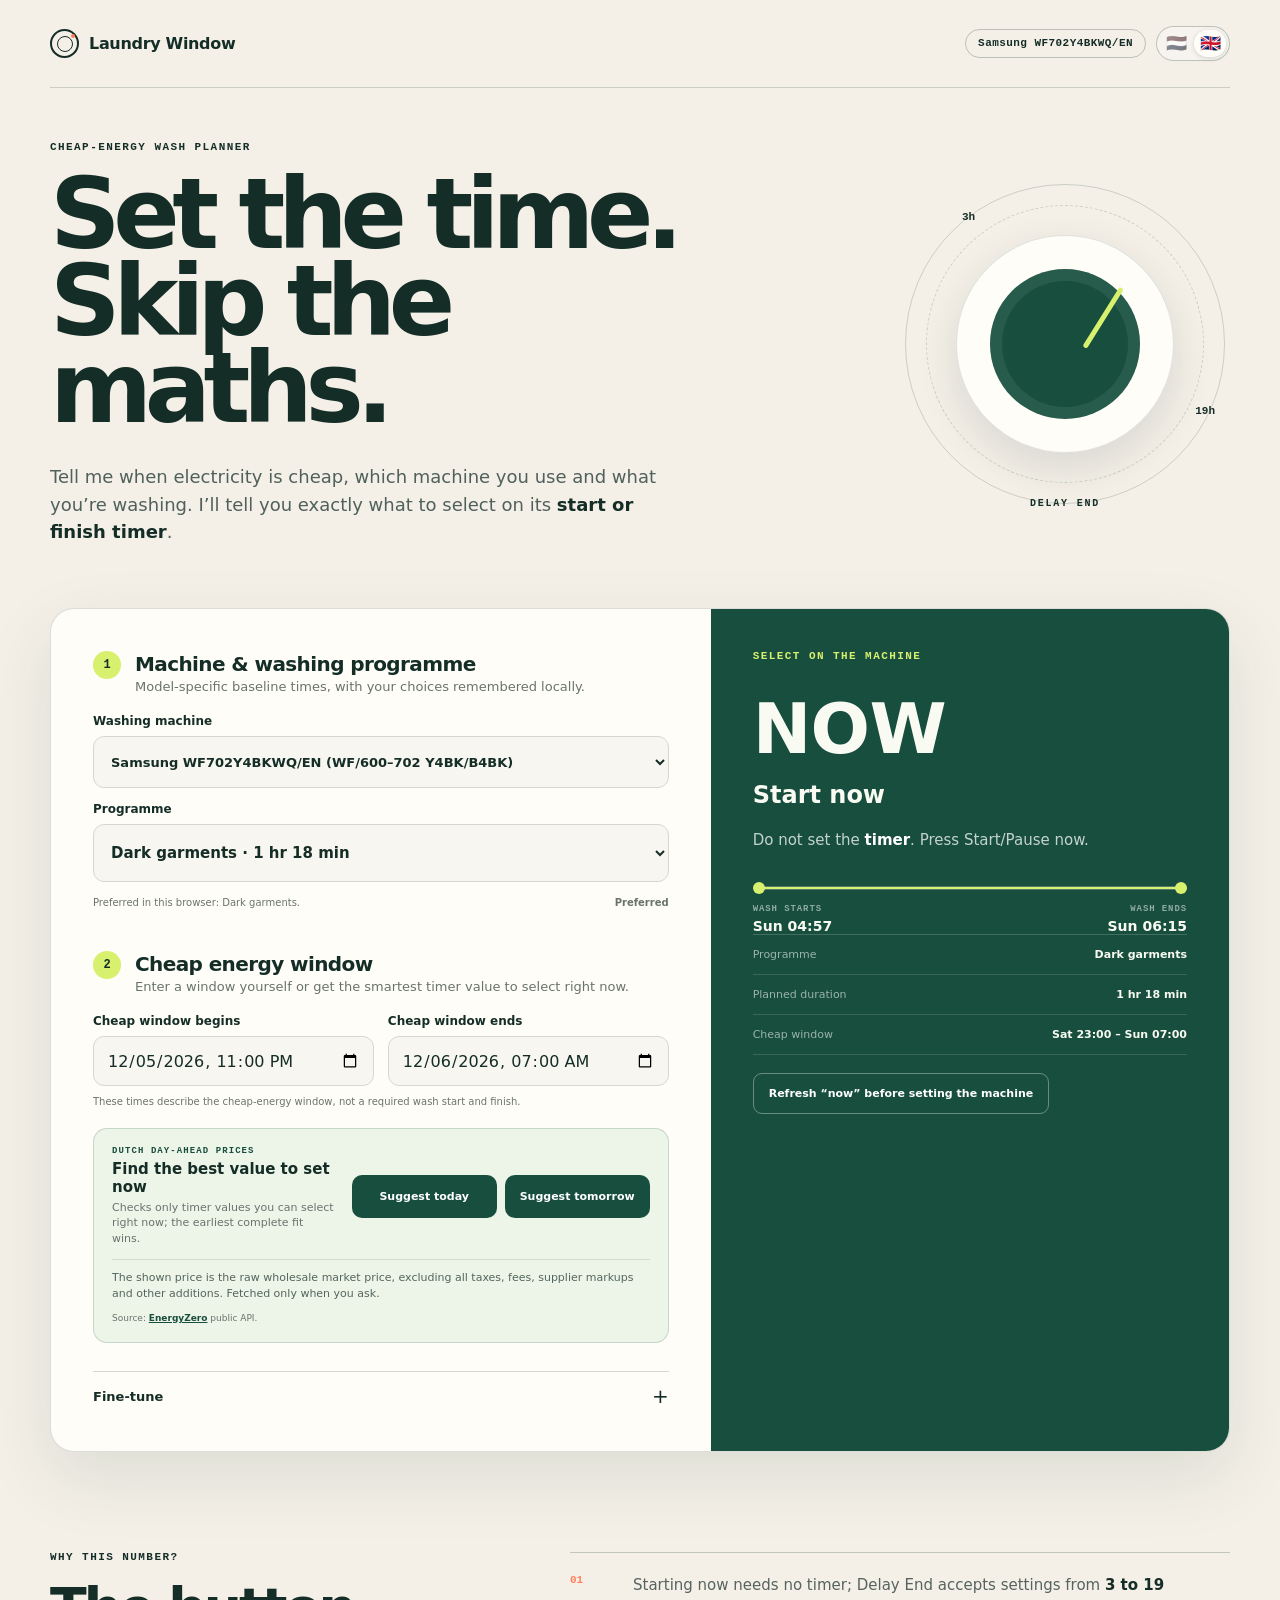
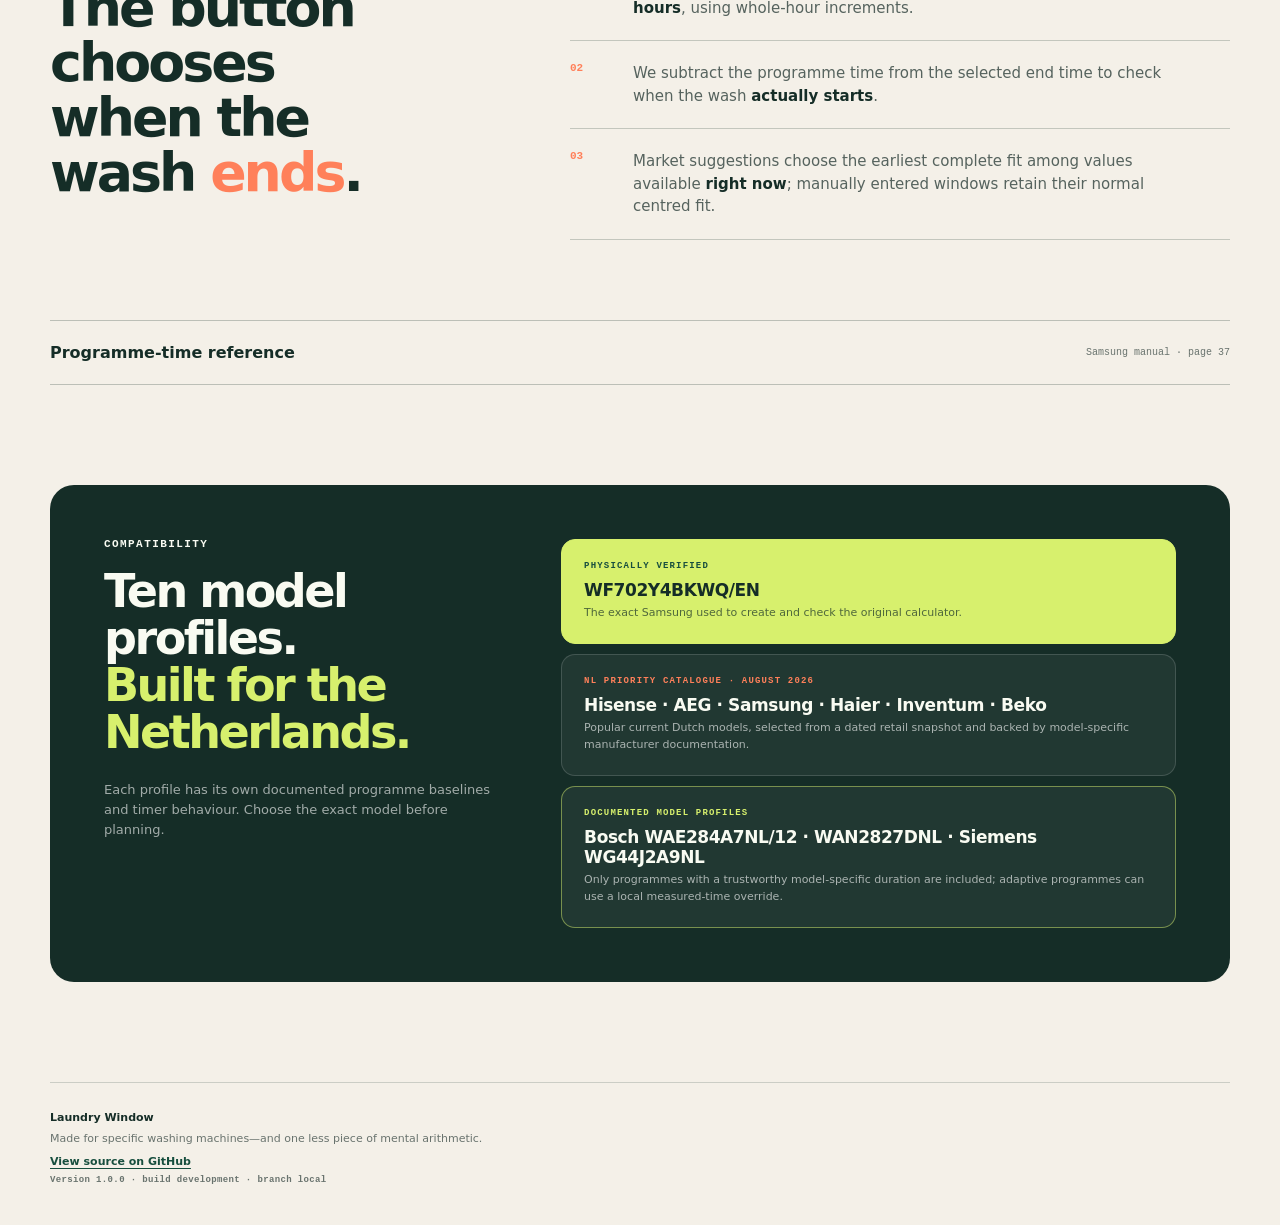
==== html/index.html @ 6294d108 "Show semantic release in footer" ====
<!doctype html>
<html lang="en">
<head>
  <meta charset="utf-8">
  <meta name="viewport" content="width=device-width, initial-scale=1">
  <meta name="description" content="Calculate the start- or finish-timer setting for supported washing machines.">
  <meta name="theme-color" content="#174e3e">
  <title>Laundry Window · washing-machine timer</title>
  <link rel="stylesheet" href="styles.css">
  <script src="i18n.js" defer></script>
  <script src="machines.js" defer></script>
  <script src="market-prices.js" defer></script>
  <script src="version.js" defer></script>
  <script src="app.js" defer></script>
</head>
<body>
  <main>
    <header class="site-header">
      <a class="brand" href="#top" aria-label="Laundry Window home" data-i18n-aria="homeLabel">
        <span class="brand-mark" aria-hidden="true"><i></i></span>
        Laundry Window
      </a>
      <div class="header-tools"><span class="model-chip" id="model-chip">Samsung WF702Y4BKWQ/EN</span><div class="language-switch" role="group" aria-label="Language" data-i18n-aria="languageLabel"><button type="button" data-language="nl" aria-label="Nederlands" data-i18n-aria="dutchLabel">🇳🇱</button><button type="button" data-language="en" aria-label="English (UK)" data-i18n-aria="englishLabel">🇬🇧</button></div></div>
    </header>

    <section class="hero" id="top">
      <div class="hero-copy">
        <p class="eyebrow" data-i18n="heroEyebrow">CHEAP-ENERGY WASH PLANNER</p>
        <h1 data-i18n-html="heroTitle">Set the time.<br>Skip the maths.</h1>
        <p class="intro" data-i18n-html="heroIntro">Tell me when electricity is cheap, which machine you use and what you’re washing. I’ll tell you exactly what to select on its <strong>start or finish timer</strong>.</p>
      </div>
      <div class="dial-art" aria-hidden="true">
        <span class="dial-label dial-label-top">3h</span>
        <span class="dial-label dial-label-right">19h</span>
        <div class="dial-ring"><span></span></div>
        <small id="hero-timer-label">DELAY END</small>
      </div>
    </section>

    <section class="planner" aria-label="Washing-machine timer calculator" data-i18n-aria="plannerLabel">
      <form class="input-panel" id="planner-form">
        <div class="step-heading">
          <span>1</span>
          <div><h2 data-i18n="programHeading">Machine &amp; washing programme</h2><p data-i18n="programIntro">Model-specific baseline times, with your choices remembered locally.</p></div>
        </div>
        <label class="machine-select"><span data-i18n="machineLabel">Washing machine</span><select id="machine-profile"></select></label>
        <label class="programme-select"><span data-i18n="programLabel">Programme</span><select id="programme"></select></label>
        <div class="programme-preference">
          <span id="preferred-programme-label"></span>
          <button id="set-preferred-programme" type="button">Make selected preferred</button>
        </div>

        <div class="step-heading programme-heading">
          <span>2</span>
          <div><h2 data-i18n="windowHeading">Cheap energy window</h2><p data-i18n="windowIntro">Enter it yourself or ask for the cheapest available fit.</p></div>
        </div>
        <div class="field-grid">
          <label><span data-i18n="starts">Cheap window begins</span><input id="cheap-start" type="datetime-local" required></label>
          <label><span data-i18n="ends">Cheap window ends</span><input id="cheap-end" type="datetime-local" required></label>
        </div>
        <p class="window-context" id="window-context"></p>

        <div class="market-suggestion">
          <div class="market-heading">
            <span data-i18n="marketEyebrow">DUTCH DAY-AHEAD PRICES</span>
            <strong data-i18n="marketHeading">Find the cheapest fit</strong>
            <p data-i18n="marketIntro">Compares every valid timer setting for this programme.</p>
          </div>
          <div class="market-actions" aria-label="Choose a price day" data-i18n-aria="marketDayLabel">
            <button id="suggest-today" type="button" data-suggest-day="0" data-i18n="suggestToday">Suggest today</button>
            <button id="suggest-tomorrow" type="button" data-suggest-day="1" data-i18n="suggestTomorrow">Suggest tomorrow</button>
          </div>
          <p class="market-status" id="market-status" aria-live="polite" data-i18n="marketDefault">The shown price is the raw wholesale market price, excluding all taxes, fees, supplier markups and other additions. Fetched only when you ask.</p>
          <small data-i18n-html="marketSource">Source: <a href="https://consumenten.energyzero.nl/actuele-tarieven" rel="noreferrer">EnergyZero</a> public API.</small>
        </div>

        <button class="advanced-toggle" id="advanced-toggle" type="button" aria-expanded="false"><b data-i18n="fineTune">Fine-tune</b> <span aria-hidden="true">+</span></button>
        <div class="advanced-panel" id="advanced-panel" hidden>
          <div class="advanced-title"><h3 data-i18n="tuneHeading">Make it match your machine</h3><p data-i18n="tuneIntro">Optional—defaults already work.</p></div>
          <label>
            <span data-i18n="settingAt">Setting the machine at</span>
            <div class="input-with-button"><input id="planning-time" type="datetime-local"><button id="use-now" type="button" data-i18n="now">Now</button></div>
          </label>
          <div class="field-grid compact">
            <label>
              <span data-i18n="measured">Your measured programme time</span>
              <div class="suffix-input"><input id="measured-time" type="number" min="1" max="600"><em>min</em></div>
              <small id="measured-note" data-i18n="savedDevice">Saved on this device.</small>
            </label>
            <label>
              <span data-i18n="margin">Edge safety margin</span>
              <select id="safety-margin"><option value="0" data-i18n="noMargin" selected>No margin</option><option value="10">10 minutes</option><option value="15">15 minutes</option><option value="30">30 minutes</option></select>
            </label>
          </div>
          <label class="check-row" id="prewash-row">
            <input id="prewash" type="checkbox">
            <span><strong data-i18n="addPrewash">Add prewash</strong><small data-i18n="prewashNote">Samsung says this adds about 18 minutes.</small></span>
          </label>
        </div>
      </form>

      <aside class="result-panel" id="result" aria-live="polite">
        <p class="result-kicker" data-i18n="selectMachine">SELECT ON THE MACHINE</p>
        <div id="result-content">
          <div class="empty-result"><div class="empty-dial" aria-hidden="true">—</div><h2 data-i18n="readyHeading">Ready when you are</h2><p data-i18n="readyText">Choose a valid window to see the timer setting.</p></div>
        </div>
      </aside>
    </section>

    <section class="how-it-works">
      <div><p class="eyebrow" data-i18n="whyEyebrow">WHY THIS NUMBER?</p><h2 id="why-title">The button chooses when the wash <em>ends</em>.</h2></div>
      <ol>
        <li><span>01</span><p id="why-range">Starting now needs no timer; Delay End accepts settings from <strong>3 to 19 hours</strong>.</p></li>
        <li><span>02</span><p id="why-semantics">We subtract the programme time to check that the wash <strong>starts after cheap energy begins</strong>.</p></li>
        <li><span>03</span><p data-i18n-html="why3">We centre the cycle in the window where possible, leaving room for <strong>real-world timing drift</strong>.</p></li>
      </ol>
    </section>

    <details class="programme-reference">
      <summary><span data-i18n="reference">Programme-time reference</span><small id="manual-page">Samsung manual · page 37</small></summary>
      <div class="reference-grid" id="reference-grid"></div>
      <p id="reference-text"></p>
    </details>

    <section class="compatibility-section" aria-labelledby="compatibility-heading">
      <div class="compatibility-intro">
        <p class="eyebrow" data-i18n="compatibility">COMPATIBILITY</p>
        <h2 id="compatibility-heading" data-i18n-html="compatibilityTitle">Ten model profiles.<br><em>Built for the Netherlands.</em></h2>
        <p data-i18n="compatibilityIntro">Each profile has its own documented programme baselines and timer behaviour. Choose the exact model before planning.</p>
      </div>
      <div class="compatibility-cards">
        <article class="compat-card verified-card">
          <span class="compat-status" data-i18n="verified">PHYSICALLY VERIFIED</span>
          <h3>WF702Y4BKWQ/EN</h3>
          <p data-i18n="exactMachine">The exact machine used to create and check this calculator.</p>
        </article>
        <article class="compat-card catalogue-card">
          <span class="compat-status" data-i18n="nlCatalogue">NL PRIORITY CATALOGUE · AUGUST 2026</span>
          <h3>Hisense · AEG · Samsung · Haier · Inventum · Beko</h3>
          <p data-i18n="catalogueText">Popular current Dutch models, selected from a dated retail snapshot and backed by model-specific manufacturer documentation.</p>
        </article>
        <article class="compat-card bosch-card">
          <span class="compat-status" data-i18n="documentedProfiles">DOCUMENTED MODEL PROFILES</span>
          <h3>Bosch WAE284A7NL/12 · WAN2827DNL · Siemens WG44J2A9NL</h3>
          <p data-i18n="profilePolicy">Only programmes with a trustworthy model-specific duration are included; adaptive programmes can use a local measured-time override.</p>
        </article>
      </div>
    </section>

    <footer>
      <div class="footer-copy">
        <span>Laundry Window</span>
        <p data-i18n="footerText">Made for specific washing machines—and one less piece of mental arithmetic.</p>
        <a class="footer-repo" href="https://github.com/roelsroels/laundry-window" rel="noreferrer" data-i18n="githubRepo">View source on GitHub</a>
        <span class="footer-version" id="build-version">Version 1.0.0 · build development · branch local</span>
      </div>
      <div class="footer-support">
        <script type="text/javascript" src="https://cdnjs.buymeacoffee.com/1.0.0/button.prod.min.js" data-name="bmc-button" data-slug="roels" data-color="#40DCA5" data-emoji="🍺"  data-font="Bree" data-text="Buy me a beer" data-outline-color="#000000" data-font-color="#ffffff" data-coffee-color="#FFDD00" ></script>
      </div>
    </footer>
  </main>
</body>
</html>
---- html/styles.css ----
:root {
  --font-geist-sans: Inter, ui-sans-serif, system-ui, -apple-system, BlinkMacSystemFont, "Segoe UI", sans-serif;
  --font-geist-mono: "SFMono-Regular", Consolas, "Liberation Mono", monospace;
  --paper: #f4f0e8;
  --card: #fffdf8;
  --ink: #152d27;
  --muted: #69736e;
  --line: #d8d7cf;
  --green: #174e3e;
  --lime: #d7f06d;
  --orange: #ff805a;
  --warning: #ffd7c8;
}

* { box-sizing: border-box; }
html { scroll-behavior: smooth; }
body { margin: 0; background: var(--paper); color: var(--ink); font-family: var(--font-geist-sans), Arial, sans-serif; }
button, input, select { font: inherit; }
button, select { cursor: pointer; }
main { min-height: 100vh; overflow: hidden; }

.site-header { width: min(1180px, calc(100% - 40px)); margin: 0 auto; padding: 26px 0; display: flex; align-items: center; justify-content: space-between; border-bottom: 1px solid rgba(21,45,39,.18); }
.brand { color: var(--ink); text-decoration: none; font-weight: 750; display: inline-flex; align-items: center; gap: 10px; letter-spacing: -.02em; }
.brand-mark { width: 29px; height: 29px; border: 2px solid currentColor; border-radius: 50%; display: grid; place-items: center; }
.brand-mark::before { content: ""; width: 14px; height: 14px; border: 1.5px solid currentColor; border-radius: 50%; }
.brand-mark i { position: absolute; width: 4px; height: 4px; background: var(--orange); border-radius: 50%; transform: translate(8px,-8px); }
.model-chip { padding: 8px 12px; border: 1px solid rgba(21,45,39,.25); border-radius: 999px; font: 600 11px/1 var(--font-geist-mono), monospace; letter-spacing: .04em; }
.header-tools { display: flex; align-items: center; gap: 10px; }
.language-switch { display: flex; padding: 3px; gap: 2px; border: 1px solid rgba(21,45,39,.25); border-radius: 999px; background: rgba(255,255,255,.3); }
.language-switch button { width: 32px; height: 27px; padding: 0; border: 0; border-radius: 999px; background: transparent; filter: grayscale(.75); opacity: .62; font-size: 17px; line-height: 1; }
.language-switch button.active { background: var(--card); box-shadow: 0 1px 5px rgba(21,45,39,.16); filter: none; opacity: 1; }

.hero { width: min(1180px, calc(100% - 40px)); min-height: 400px; margin: 0 auto; display: grid; grid-template-columns: 1fr 420px; align-items: center; gap: 60px; padding: 54px 0 62px; }
.eyebrow, .result-kicker { margin: 0 0 18px; font: 700 11px/1 var(--font-geist-mono), monospace; letter-spacing: .13em; }
.hero h1 { margin: 0; max-width: 760px; font-size: clamp(54px, 8vw, 98px); line-height: .89; letter-spacing: -.075em; font-weight: 680; }
.intro { max-width: 610px; margin: 30px 0 0; color: #50605a; font-size: 18px; line-height: 1.55; }
.intro strong { color: var(--ink); }
.dial-art { justify-self: end; width: 330px; height: 330px; position: relative; display: grid; place-items: center; }
.dial-art::before, .dial-art::after { content: ""; position: absolute; border-radius: 50%; border: 1px solid rgba(21,45,39,.18); }
.dial-art::before { inset: 5px; }
.dial-art::after { inset: 26px; border-style: dashed; }
.dial-ring { width: 218px; height: 218px; border-radius: 50%; background: var(--card); box-shadow: 0 15px 40px rgba(21,45,39,.12), inset 0 0 0 1px rgba(21,45,39,.13); display: grid; place-items: center; }
.dial-ring::before { content: ""; width: 150px; height: 150px; border-radius: 50%; background: var(--green); box-shadow: inset 0 0 0 12px rgba(255,255,255,.07); }
.dial-ring span { position: absolute; width: 5px; height: 70px; border-radius: 8px; background: var(--lime); transform: translateY(-37px) rotate(32deg); transform-origin: 50% 106px; }
.dial-art small { position: absolute; bottom: 0; font: 700 10px var(--font-geist-mono), monospace; letter-spacing: .18em; }
.dial-label { position: absolute; font: 600 11px var(--font-geist-mono), monospace; }
.dial-label-top { top: 32px; left: 62px; }
.dial-label-right { right: 15px; bottom: 92px; }

.planner { width: min(1180px, calc(100% - 40px)); margin: 0 auto 100px; display: grid; grid-template-columns: minmax(0, 1.12fr) minmax(370px, .88fr); background: var(--card); border: 1px solid rgba(21,45,39,.15); border-radius: 24px; box-shadow: 0 25px 70px rgba(21,45,39,.10); overflow: hidden; }
.input-panel { padding: 42px; }
.step-heading { display: flex; align-items: flex-start; gap: 14px; margin-bottom: 20px; }
.step-heading > span { width: 28px; height: 28px; flex: 0 0 auto; border-radius: 50%; background: var(--lime); display: grid; place-items: center; font: 700 12px var(--font-geist-mono), monospace; }
.step-heading h2 { margin: 1px 0 3px; font-size: 20px; letter-spacing: -.03em; }
.step-heading p { margin: 0; color: var(--muted); font-size: 13px; }
.programme-heading { margin-top: 36px; }
.field-grid { display: grid; grid-template-columns: 1fr 1fr; gap: 14px; }
.window-context { margin: 9px 0 0; color: var(--muted); font-size: 10px; line-height: 1.45; }
label > span, .programme-select > span { display: block; margin-bottom: 8px; font-size: 12px; font-weight: 700; }
input, select { width: 100%; min-height: 50px; color: var(--ink); background: #f8f6f0; border: 1px solid var(--line); border-radius: 11px; padding: 0 13px; outline: none; transition: border-color .2s, box-shadow .2s; }
input:focus, select:focus { border-color: var(--green); box-shadow: 0 0 0 3px rgba(23,78,62,.12); }
.machine-select, .programme-select { display: block; }
.machine-select { margin-bottom: 14px; }
.machine-select select { min-height: 52px; font-weight: 650; font-size: 13px; }
.programme-select select { min-height: 58px; font-weight: 650; font-size: 15px; }
.programme-preference { margin-top: 9px; display: flex; align-items: center; justify-content: space-between; gap: 14px; color: var(--muted); font-size: 10px; line-height: 1.4; }
.programme-preference button { flex: 0 0 auto; padding: 5px 0; border: 0; color: var(--green); background: transparent; font-size: 10px; font-weight: 750; }
.programme-preference button:disabled { color: var(--muted); cursor: default; }
.market-suggestion { margin-top: 18px; padding: 18px; display: grid; grid-template-columns: 1fr auto; align-items: center; gap: 10px 18px; border: 1px solid rgba(23,78,62,.18); border-radius: 14px; background: #edf4e8; }
.market-heading { display: grid; gap: 4px; }
.market-heading > span { color: var(--green); font: 700 9px/1 var(--font-geist-mono), monospace; letter-spacing: .12em; }
.market-heading strong { font-size: 15px; }
.market-heading p { margin: 0; color: var(--muted); font-size: 11px; line-height: 1.4; }
.market-suggestion button { min-height: 43px; padding: 0 15px; border: 0; border-radius: 10px; color: white; background: var(--green); font-size: 11px; font-weight: 750; }
.market-suggestion button:hover { background: #0f3e31; }
.market-suggestion button:disabled { cursor: wait; opacity: .65; }
.market-actions { min-width: 226px; display: grid; grid-template-columns: 1fr 1fr; gap: 8px; }
.market-status { grid-column: 1 / -1; margin: 3px 0 0; padding-top: 10px; border-top: 1px solid rgba(23,78,62,.14); color: #53655e; font-size: 11px; line-height: 1.45; }
.market-status[data-state="success"] { color: var(--green); font-weight: 650; }
.market-status[data-state="error"] { color: #8b3c29; }
.market-suggestion > small { grid-column: 1 / -1; color: var(--muted); font-size: 9px; line-height: 1.4; }
.market-suggestion a { color: var(--green); font-weight: 700; }
.advanced-toggle { width: 100%; margin-top: 28px; padding: 17px 0 5px; display: flex; justify-content: space-between; color: var(--ink); background: transparent; border: 0; border-top: 1px solid var(--line); font-size: 13px; font-weight: 700; text-align: left; }
.advanced-toggle b { font: inherit; }.advanced-toggle span { font-size: 20px; line-height: .7; font-weight: 400; }
.advanced-panel { margin-top: 14px; padding: 22px; border-radius: 14px; background: #eeece4; display: grid; gap: 20px; }
.advanced-title h3 { margin: 0 0 3px; font-size: 15px; }
.advanced-title p { margin: 0; color: var(--muted); font-size: 12px; }
.input-with-button { display: grid; grid-template-columns: 1fr auto; gap: 8px; }
.input-with-button button { padding: 0 17px; border: 1px solid var(--green); color: var(--green); background: transparent; border-radius: 10px; font-size: 12px; font-weight: 700; }
.compact label small { display: block; color: var(--muted); margin-top: 6px; font-size: 10px; line-height: 1.35; }
.suffix-input { position: relative; }
.suffix-input input { padding-right: 48px; }
.suffix-input em { position: absolute; right: 14px; top: 17px; color: var(--muted); font: normal 11px var(--font-geist-mono), monospace; }
.check-row { display: flex; gap: 10px; align-items: flex-start; }
.check-row input { width: 18px; min-height: 18px; margin-top: 1px; accent-color: var(--green); }
.check-row > span { margin: 0; }
.check-row strong, .check-row small { display: block; }
.check-row strong { font-size: 12px; }
.check-row small { margin-top: 3px; color: var(--muted); font-size: 10px; }

.result-panel { min-height: 640px; padding: 42px; color: #f9fbf2; background: var(--green); display: flex; flex-direction: column; }
.result-panel.result-warning { background: #704233; }
.result-kicker { color: var(--lime); }
.delay-readout { margin: 8px 0 0; display: flex; align-items: flex-start; letter-spacing: -.07em; }
.delay-readout strong { font-size: 126px; line-height: .78; font-weight: 670; }
.delay-readout span { margin: 4px 0 0 8px; font: 500 35px/1 var(--font-geist-mono), monospace; }
.delay-readout.immediate-readout { margin-top: 18px; letter-spacing: -.04em; }
.delay-readout.immediate-readout strong { font-size: 70px; line-height: .9; }
.result-panel > h2 { margin: 6px 0 17px; font-size: 28px; letter-spacing: -.04em; }
.instruction { margin: 0; max-width: 420px; color: rgba(255,255,255,.75); font-size: 15px; line-height: 1.5; }
.instruction strong { color: white; }
.warning-box { margin: 20px 0 0; padding: 14px; background: var(--warning); color: #542e22; border-radius: 10px; display: grid; gap: 4px; }
.warning-box strong { font-size: 12px; }
.warning-box span { font-size: 11px; line-height: 1.4; }
.alignment-box { margin: 20px 0 0; padding: 14px; background: rgba(215,240,109,.1); border: 1px solid rgba(215,240,109,.34); color: white; border-radius: 10px; display: grid; gap: 4px; }
.alignment-box strong { color: var(--lime); font-size: 12px; }
.alignment-box span { color: rgba(255,255,255,.74); font-size: 11px; line-height: 1.4; }
.timeline { margin-top: 34px; }
.timeline-track { height: 4px; background: rgba(255,255,255,.25); border-radius: 5px; position: relative; }
.timeline-track::before, .timeline-track::after { content: ""; position: absolute; top: -4px; width: 12px; height: 12px; background: var(--lime); border-radius: 50%; }
.timeline-track::before { left: 0; }.timeline-track::after { right: 0; }
.timeline-track.outside-start::before, .timeline-track.outside-end::after { background: var(--orange); }
.timeline-track span { position: absolute; left: 8px; right: 8px; top: 1px; height: 2px; background: linear-gradient(to right, var(--orange) 0 var(--outside-before, 0%), var(--lime) var(--outside-before, 0%) var(--inside-until, 100%), var(--orange) var(--inside-until, 100%) 100%); }
.timeline-labels { display: flex; justify-content: space-between; margin-top: 14px; }
.timeline-labels > span { display: grid; gap: 4px; }
.timeline-labels > span:last-child { text-align: right; }
.timeline-labels small { color: rgba(255,255,255,.52); font: 700 9px var(--font-geist-mono), monospace; letter-spacing: .1em; }
.timeline-labels strong { font-size: 14px; }
.summary-list { margin: auto 0 0; border-top: 1px solid rgba(255,255,255,.18); }
.summary-list div { display: flex; justify-content: space-between; gap: 20px; padding: 13px 0; border-bottom: 1px solid rgba(255,255,255,.14); }
.summary-list dt { color: rgba(255,255,255,.57); font-size: 11px; }
.summary-list dd { margin: 0; text-align: right; font-size: 11px; font-weight: 650; }
.refresh-button { margin-top: 18px; padding: 13px 15px; border: 1px solid rgba(255,255,255,.35); border-radius: 9px; background: transparent; color: white; font-size: 11px; font-weight: 700; }
.refresh-button:hover { background: rgba(255,255,255,.08); }
.empty-result { margin: auto 0; text-align: center; }
.empty-dial { width: 170px; height: 170px; margin: 0 auto 28px; border: 1px dashed rgba(255,255,255,.4); border-radius: 50%; display: grid; place-items: center; color: var(--lime); font-size: 50px; }
.empty-result h2 { margin: 0 0 9px; font-size: 25px; }
.empty-result p { margin: 0 auto; max-width: 320px; color: rgba(255,255,255,.65); font-size: 13px; line-height: 1.5; }

.how-it-works { width: min(1180px, calc(100% - 40px)); margin: 0 auto 80px; display: grid; grid-template-columns: .8fr 1.2fr; gap: 80px; }
.how-it-works h2 { margin: 0; max-width: 390px; font-size: clamp(32px, 4.2vw, 54px); line-height: 1.02; letter-spacing: -.055em; }
.how-it-works h2 em { color: var(--orange); font-style: normal; }
.how-it-works ol { list-style: none; padding: 0; margin: 0; border-top: 1px solid rgba(21,45,39,.22); }
.how-it-works li { display: grid; grid-template-columns: 45px 1fr; gap: 18px; padding: 21px 0; border-bottom: 1px solid rgba(21,45,39,.22); }
.how-it-works li > span { color: var(--orange); font: 700 11px var(--font-geist-mono), monospace; }
.how-it-works li p { margin: 0; max-width: 560px; color: #56635e; font-size: 15px; line-height: 1.5; }
.how-it-works li strong { color: var(--ink); }

.programme-reference { width: min(1180px, calc(100% - 40px)); margin: 0 auto 100px; border-top: 1px solid rgba(21,45,39,.25); border-bottom: 1px solid rgba(21,45,39,.25); }
.programme-reference summary { padding: 22px 0; display: flex; justify-content: space-between; align-items: center; cursor: pointer; list-style: none; font-weight: 700; }
.programme-reference summary::-webkit-details-marker { display: none; }
.programme-reference summary small { color: var(--muted); font: 500 10px var(--font-geist-mono), monospace; }
.reference-grid { display: grid; grid-template-columns: repeat(3, 1fr); border-top: 1px solid rgba(21,45,39,.16); }
.reference-grid div { padding: 13px 12px 13px 0; display: flex; justify-content: space-between; border-bottom: 1px solid rgba(21,45,39,.1); font-size: 12px; }
.reference-grid div:nth-child(3n+2) { padding-left: 12px; border-left: 1px solid rgba(21,45,39,.1); }
.reference-grid div:nth-child(3n) { padding-left: 12px; border-left: 1px solid rgba(21,45,39,.1); }
.programme-reference > p { max-width: 850px; margin: 20px 0 24px; color: var(--muted); font-size: 12px; line-height: 1.55; }

.compatibility-section { width: min(1180px, calc(100% - 40px)); margin: 0 auto 100px; padding: 54px; border-radius: 24px; color: #f9fbf2; background: var(--ink); display: grid; grid-template-columns: .78fr 1.22fr; gap: 64px; }
.compatibility-intro h2 { margin: 0; font-size: clamp(30px, 3.6vw, 48px); line-height: 1.02; letter-spacing: -.055em; }
.compatibility-intro h2 em { color: var(--lime); font-style: normal; }
.compatibility-intro > p:last-child { margin: 24px 0 0; color: rgba(255,255,255,.6); font-size: 13px; line-height: 1.55; }
.compatibility-cards { display: grid; gap: 10px; }
.compat-card { padding: 22px; border: 1px solid rgba(255,255,255,.15); border-radius: 14px; background: rgba(255,255,255,.055); }
.compat-card.verified-card { color: var(--ink); background: var(--lime); border-color: var(--lime); }
.compat-card.bosch-card { border-color: rgba(215,240,109,.48); }
.bosch-card .compat-status { color: var(--lime); }
.compat-card.future-card { border-style: dashed; }
.compat-status { display: block; margin-bottom: 9px; color: var(--orange); font: 700 9px/1 var(--font-geist-mono), monospace; letter-spacing: .13em; }
.verified-card .compat-status { color: var(--green); }
.compat-card h3 { margin: 0 0 5px; font-size: 17px; letter-spacing: -.025em; }
.compat-card p { margin: 0; color: rgba(255,255,255,.62); font-size: 11px; line-height: 1.5; }
.verified-card p { color: rgba(21,45,39,.7); }

footer { width: min(1180px, calc(100% - 40px)); margin: 0 auto; padding: 28px 0 38px; border-top: 1px solid rgba(21,45,39,.18); display: flex; align-items: center; justify-content: space-between; gap: 24px; font-size: 11px; }
.footer-copy { display: grid; gap: 7px; }
.footer-copy span { font-weight: 750; }
.footer-copy p { margin: 0; color: var(--muted); line-height: 1.5; }
.footer-repo { width: max-content; color: var(--green); font-weight: 700; text-underline-offset: 3px; }
.footer-version { width: max-content; color: var(--muted); font: 650 9px/1.3 var(--font-geist-mono), monospace; letter-spacing: .04em; }
.footer-support { min-height: 60px; flex: 0 0 auto; display: flex; align-items: center; }

@media (max-width: 900px) {
  .hero { grid-template-columns: 1fr 280px; }.dial-art { width: 260px; height: 260px; transform: scale(.9); }
  .planner { grid-template-columns: 1fr; }.result-panel { min-height: 610px; }
  .how-it-works, .compatibility-section { grid-template-columns: 1fr; gap: 40px; }
}

@media (max-width: 680px) {
  .site-header, .hero, .planner, .how-it-works, .programme-reference, .compatibility-section, footer { width: min(100% - 28px, 1180px); }
  .site-header { padding: 18px 0; }.model-chip { display: none; }
  .hero { min-height: auto; grid-template-columns: 1fr; padding: 46px 0; }.hero h1 { font-size: 58px; }.intro { font-size: 16px; margin-top: 24px; }.dial-art { display: none; }
  .planner { border-radius: 17px; margin-bottom: 70px; }.input-panel, .result-panel { padding: 27px 22px; }.field-grid { grid-template-columns: 1fr; }.programme-heading { margin-top: 30px; }
  .programme-preference { align-items: flex-start; }
  .market-suggestion { grid-template-columns: 1fr; }.market-actions { min-width: 0; width: 100%; }.market-suggestion button { width: 100%; }.market-status, .market-suggestion > small { grid-column: 1; }
  .result-panel { min-height: 600px; }.delay-readout strong { font-size: 110px; }
  .how-it-works { margin-bottom: 60px; }.how-it-works h2 { font-size: 38px; }
  .reference-grid { grid-template-columns: 1fr; }.reference-grid div:nth-child(n) { padding-left: 0; border-left: 0; }
  .programme-reference summary { align-items: flex-start; gap: 10px; }.programme-reference summary small { text-align: right; }
  .compatibility-section { padding: 30px 22px; border-radius: 17px; margin-bottom: 70px; }.compatibility-intro h2 { font-size: 36px; }
  footer { flex-direction: column; align-items: flex-start; }
  .footer-support { min-height: 60px; }
}

@media (prefers-reduced-motion: reduce) { html { scroll-behavior: auto; } }

[hidden] { display: none !important; }
.source-link { color: var(--green); font-weight: 700; }
.result-panel .source-link { color: var(--lime); }
.manual-error { margin-top: 18px; padding: 14px; border-radius: 10px; background: var(--warning); color: #542e22; font-size: 12px; line-height: 1.45; }
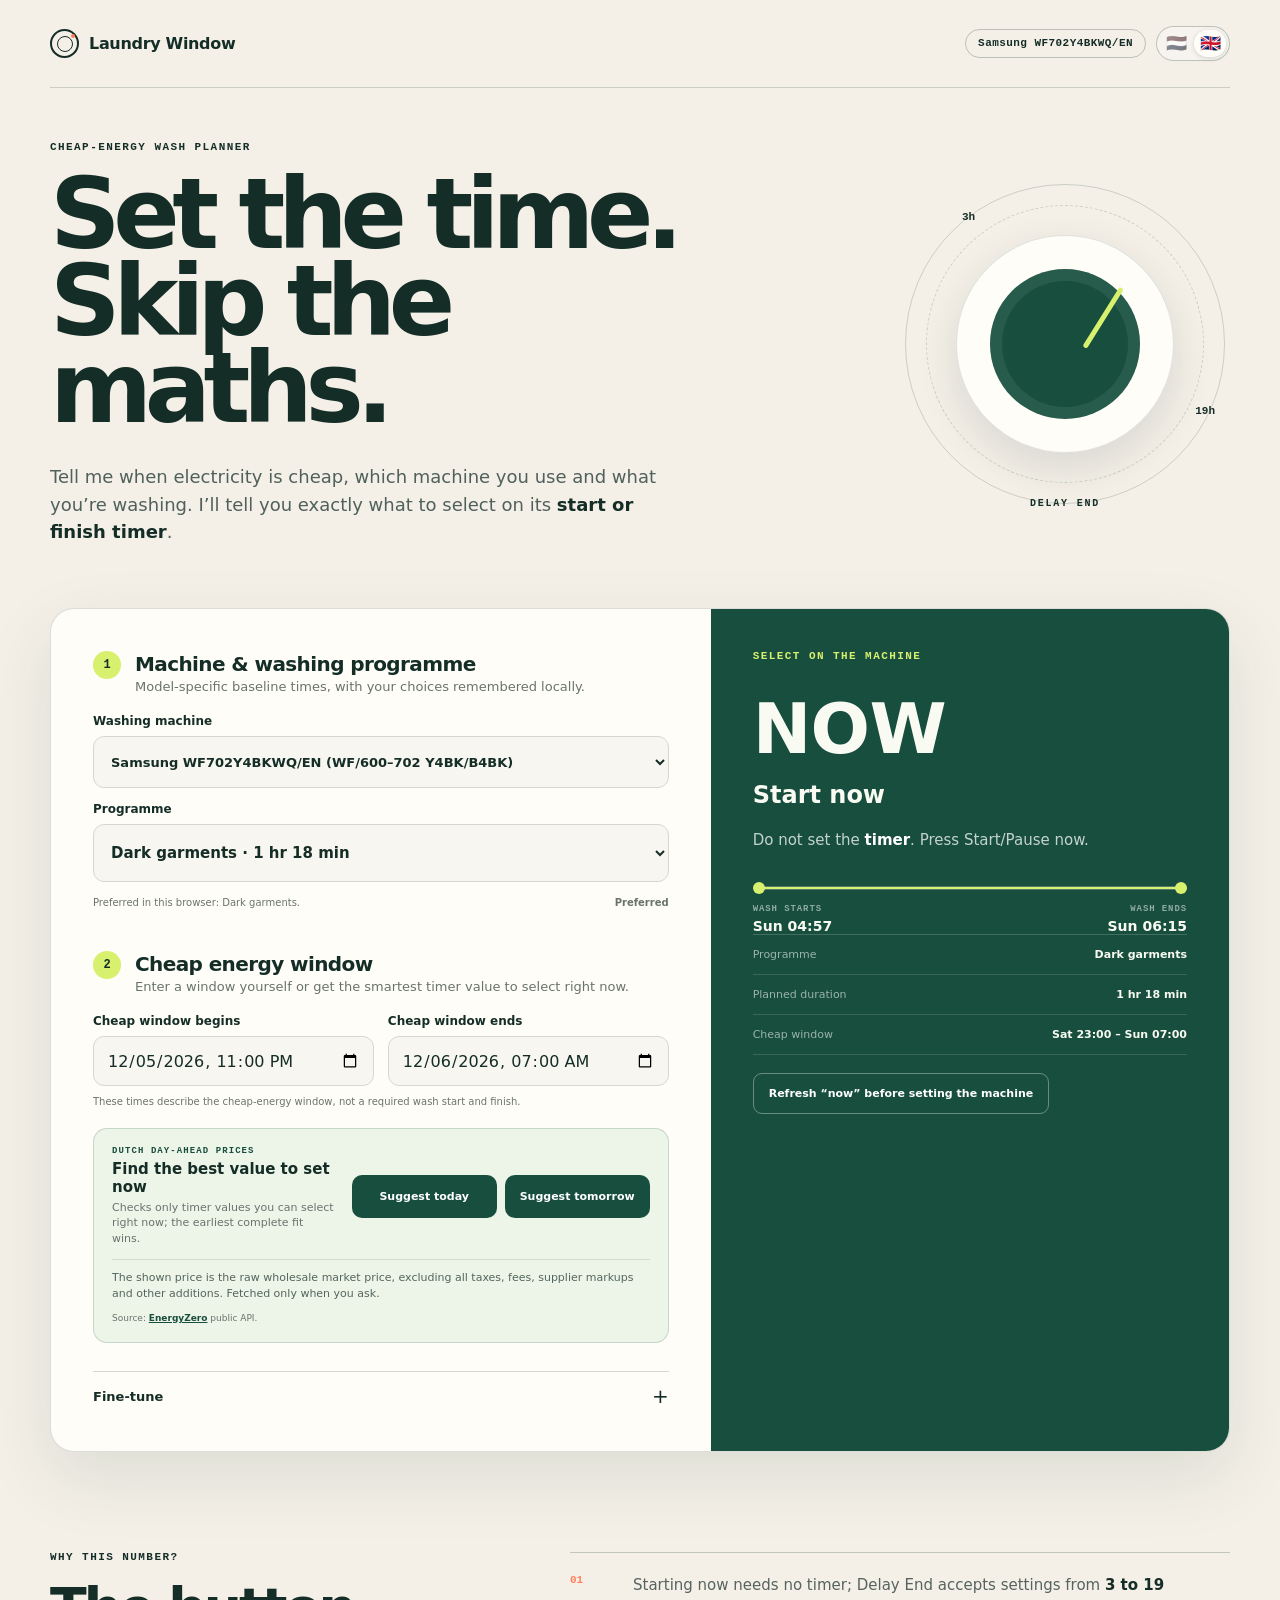
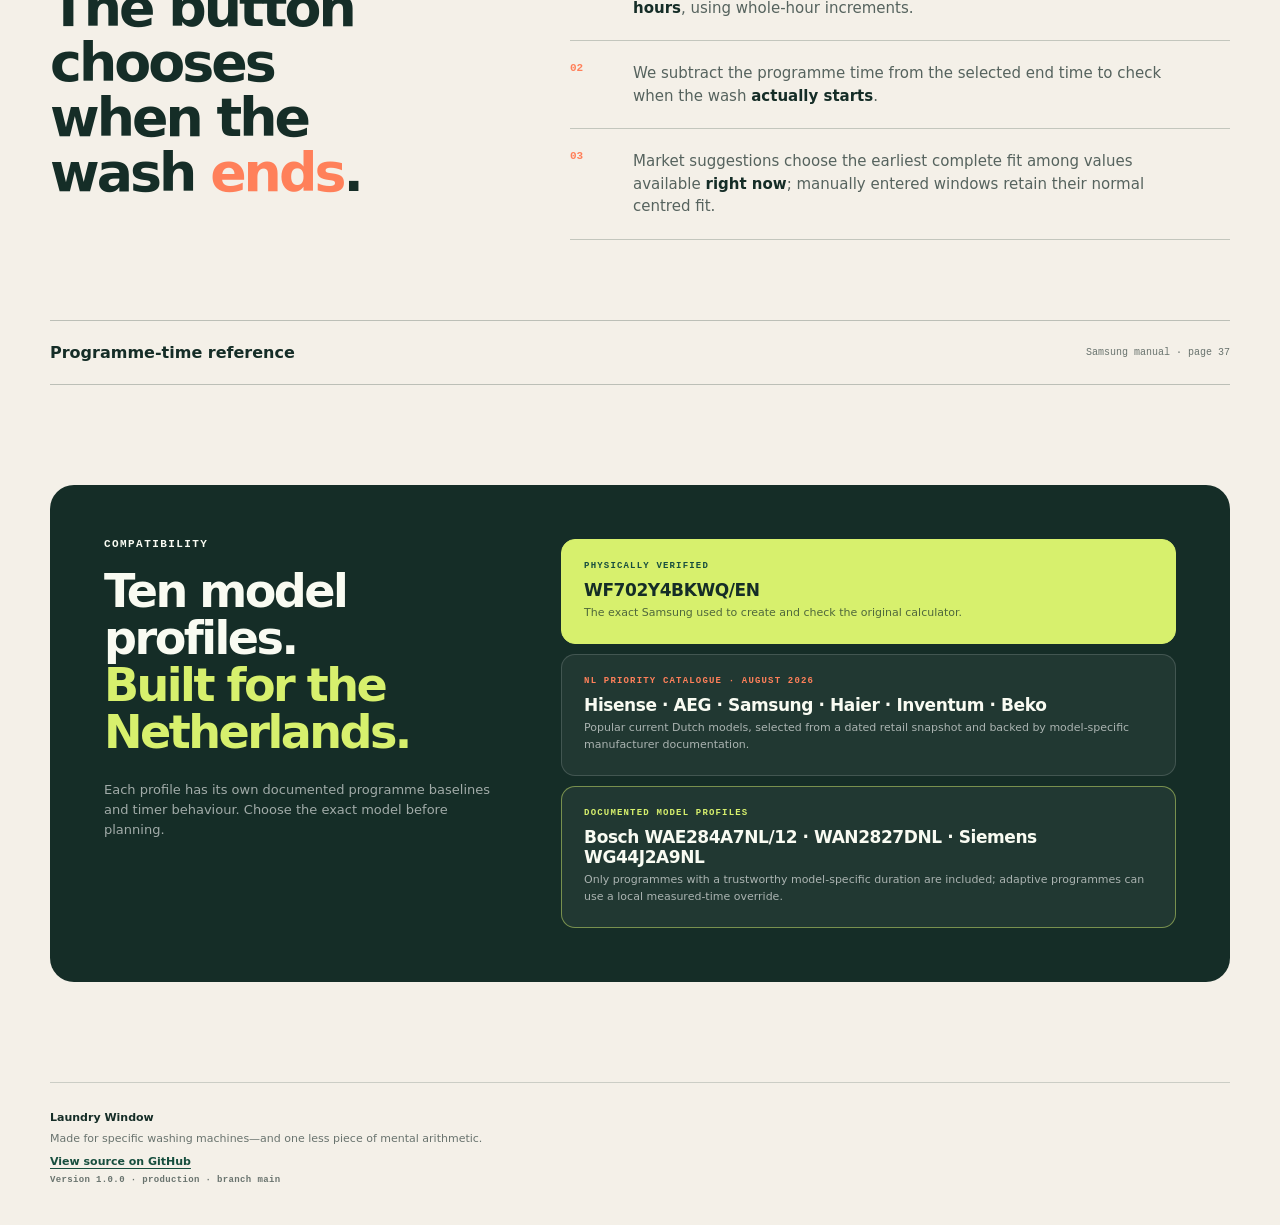
==== commit ff516b20: "Use production metadata for static source" ====
--- a/html/index.html
+++ b/html/index.html
@@ -152,7 +152,7 @@
         <span>Laundry Window</span>
         <p data-i18n="footerText">Made for specific washing machines—and one less piece of mental arithmetic.</p>
         <a class="footer-repo" href="https://github.com/roelsroels/laundry-window" rel="noreferrer" data-i18n="githubRepo">View source on GitHub</a>
-        <span class="footer-version" id="build-version">Version 1.0.0 · build development · branch local</span>
+        <span class="footer-version" id="build-version">Version 1.0.0 · production · branch main</span>
       </div>
       <div class="footer-support">
         <script type="text/javascript" src="https://cdnjs.buymeacoffee.com/1.0.0/button.prod.min.js" data-name="bmc-button" data-slug="roels" data-color="#40DCA5" data-emoji="🍺"  data-font="Bree" data-text="Buy me a beer" data-outline-color="#000000" data-font-color="#ffffff" data-coffee-color="#FFDD00" ></script>
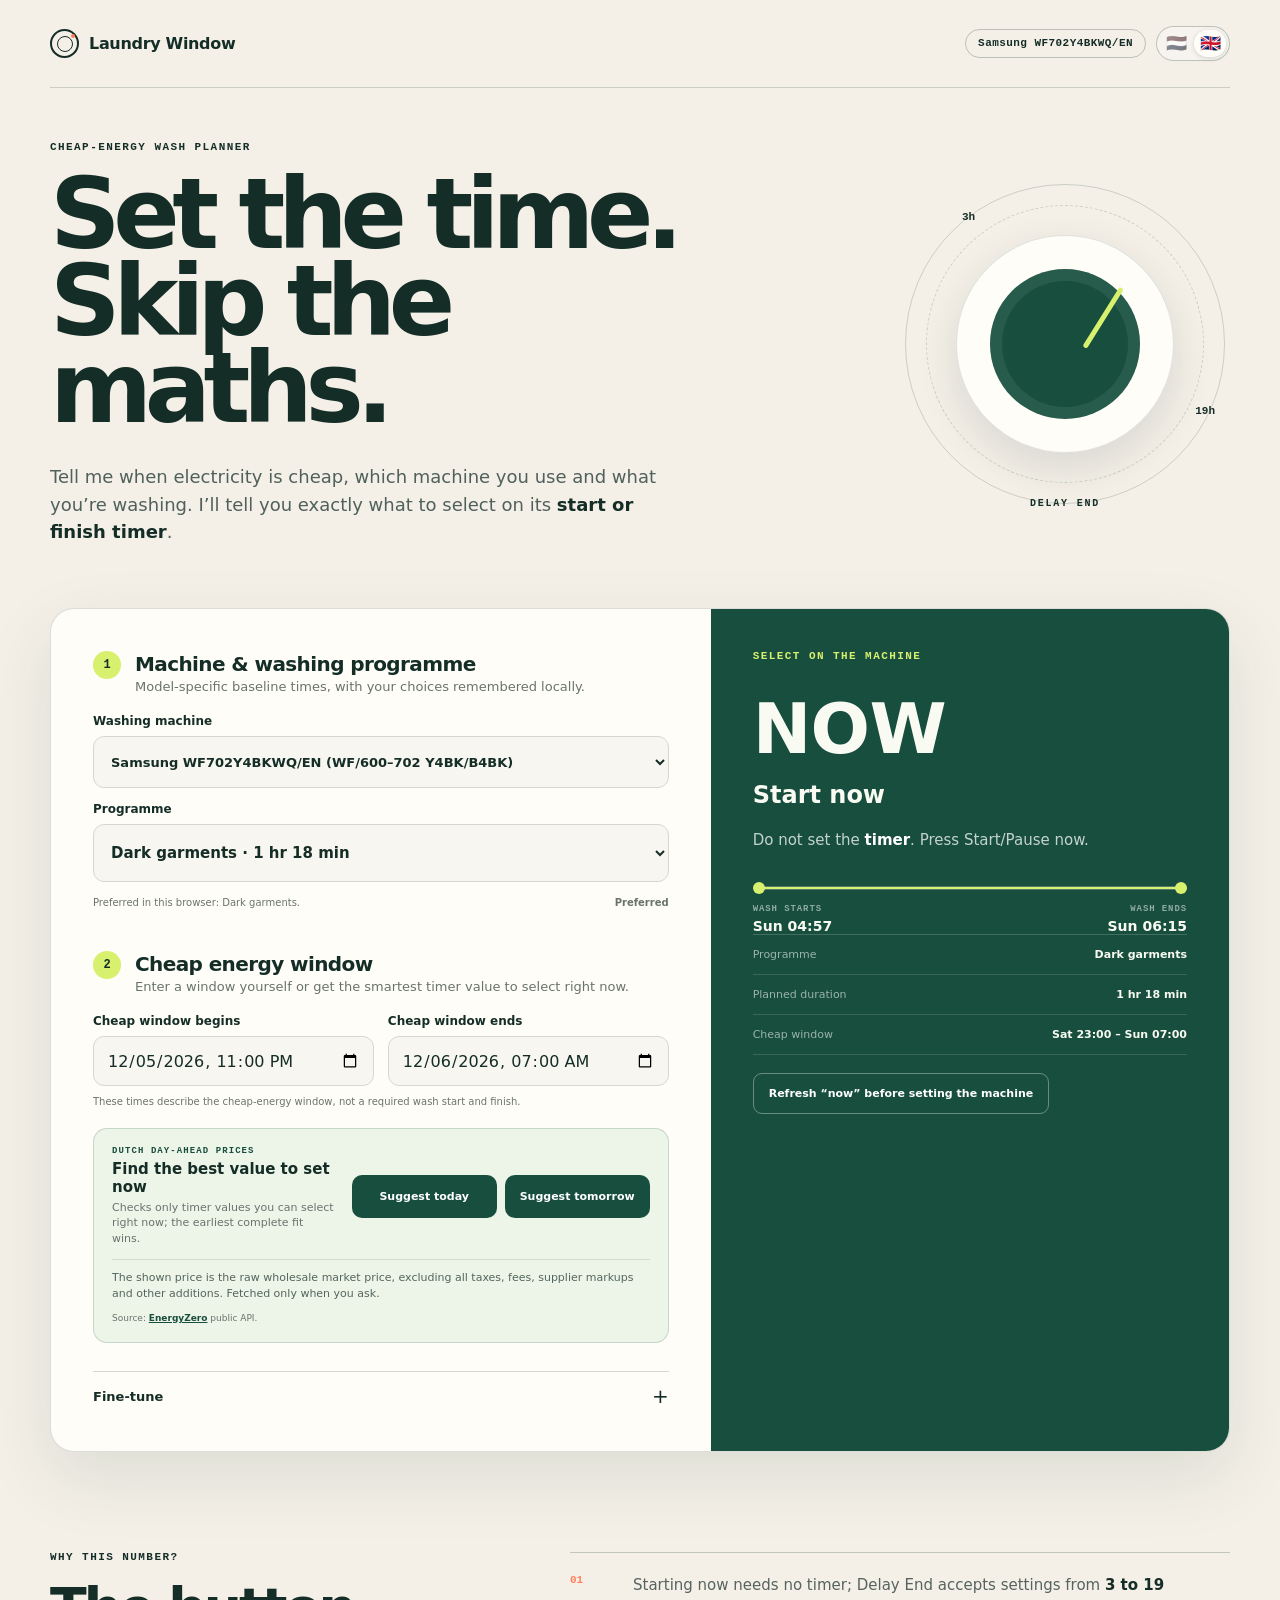
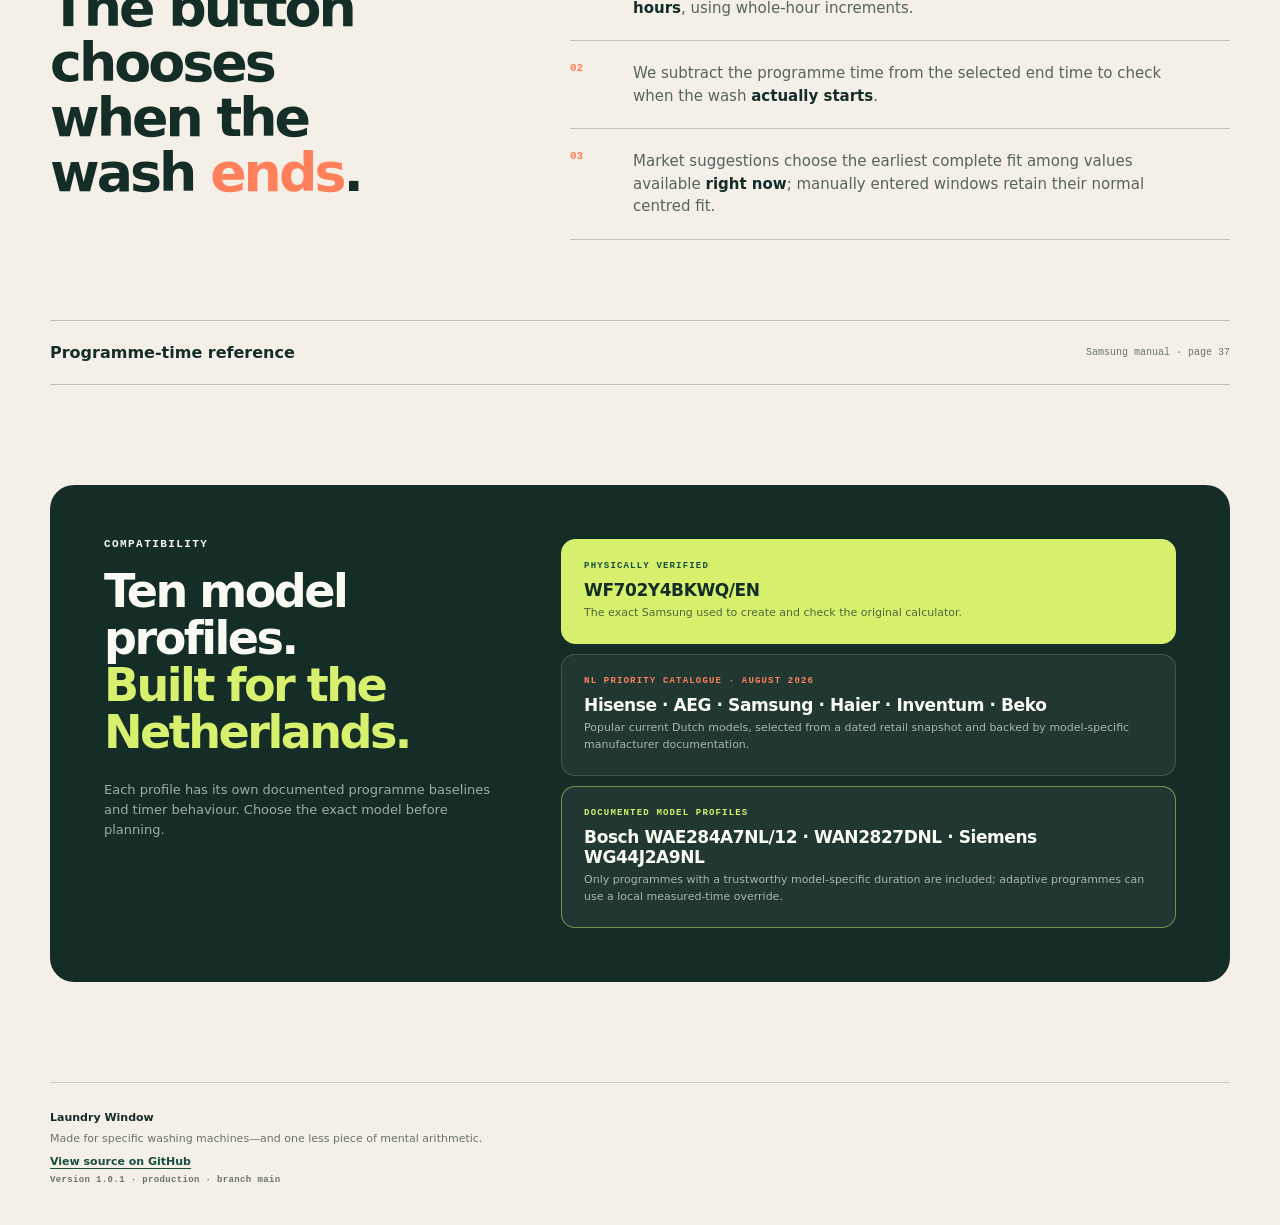
==== commit dd772de3: "Prepare release 1.0.1" ====
--- a/html/index.html
+++ b/html/index.html
@@ -6,6 +6,7 @@
   <meta name="description" content="Calculate the start- or finish-timer setting for supported washing machines.">
   <meta name="theme-color" content="#174e3e">
   <title>Laundry Window · washing-machine timer</title>
+  <link rel="icon" href="favicon.svg" type="image/svg+xml">
   <link rel="stylesheet" href="styles.css">
   <script src="i18n.js" defer></script>
   <script src="machines.js" defer></script>
@@ -152,7 +153,7 @@
         <span>Laundry Window</span>
         <p data-i18n="footerText">Made for specific washing machines—and one less piece of mental arithmetic.</p>
         <a class="footer-repo" href="https://github.com/roelsroels/laundry-window" rel="noreferrer" data-i18n="githubRepo">View source on GitHub</a>
-        <span class="footer-version" id="build-version">Version 1.0.0 · production · branch main</span>
+        <span class="footer-version" id="build-version">Version 1.0.1 · production · branch main</span>
       </div>
       <div class="footer-support">
         <script type="text/javascript" src="https://cdnjs.buymeacoffee.com/1.0.0/button.prod.min.js" data-name="bmc-button" data-slug="roels" data-color="#40DCA5" data-emoji="🍺"  data-font="Bree" data-text="Buy me a beer" data-outline-color="#000000" data-font-color="#ffffff" data-coffee-color="#FFDD00" ></script>
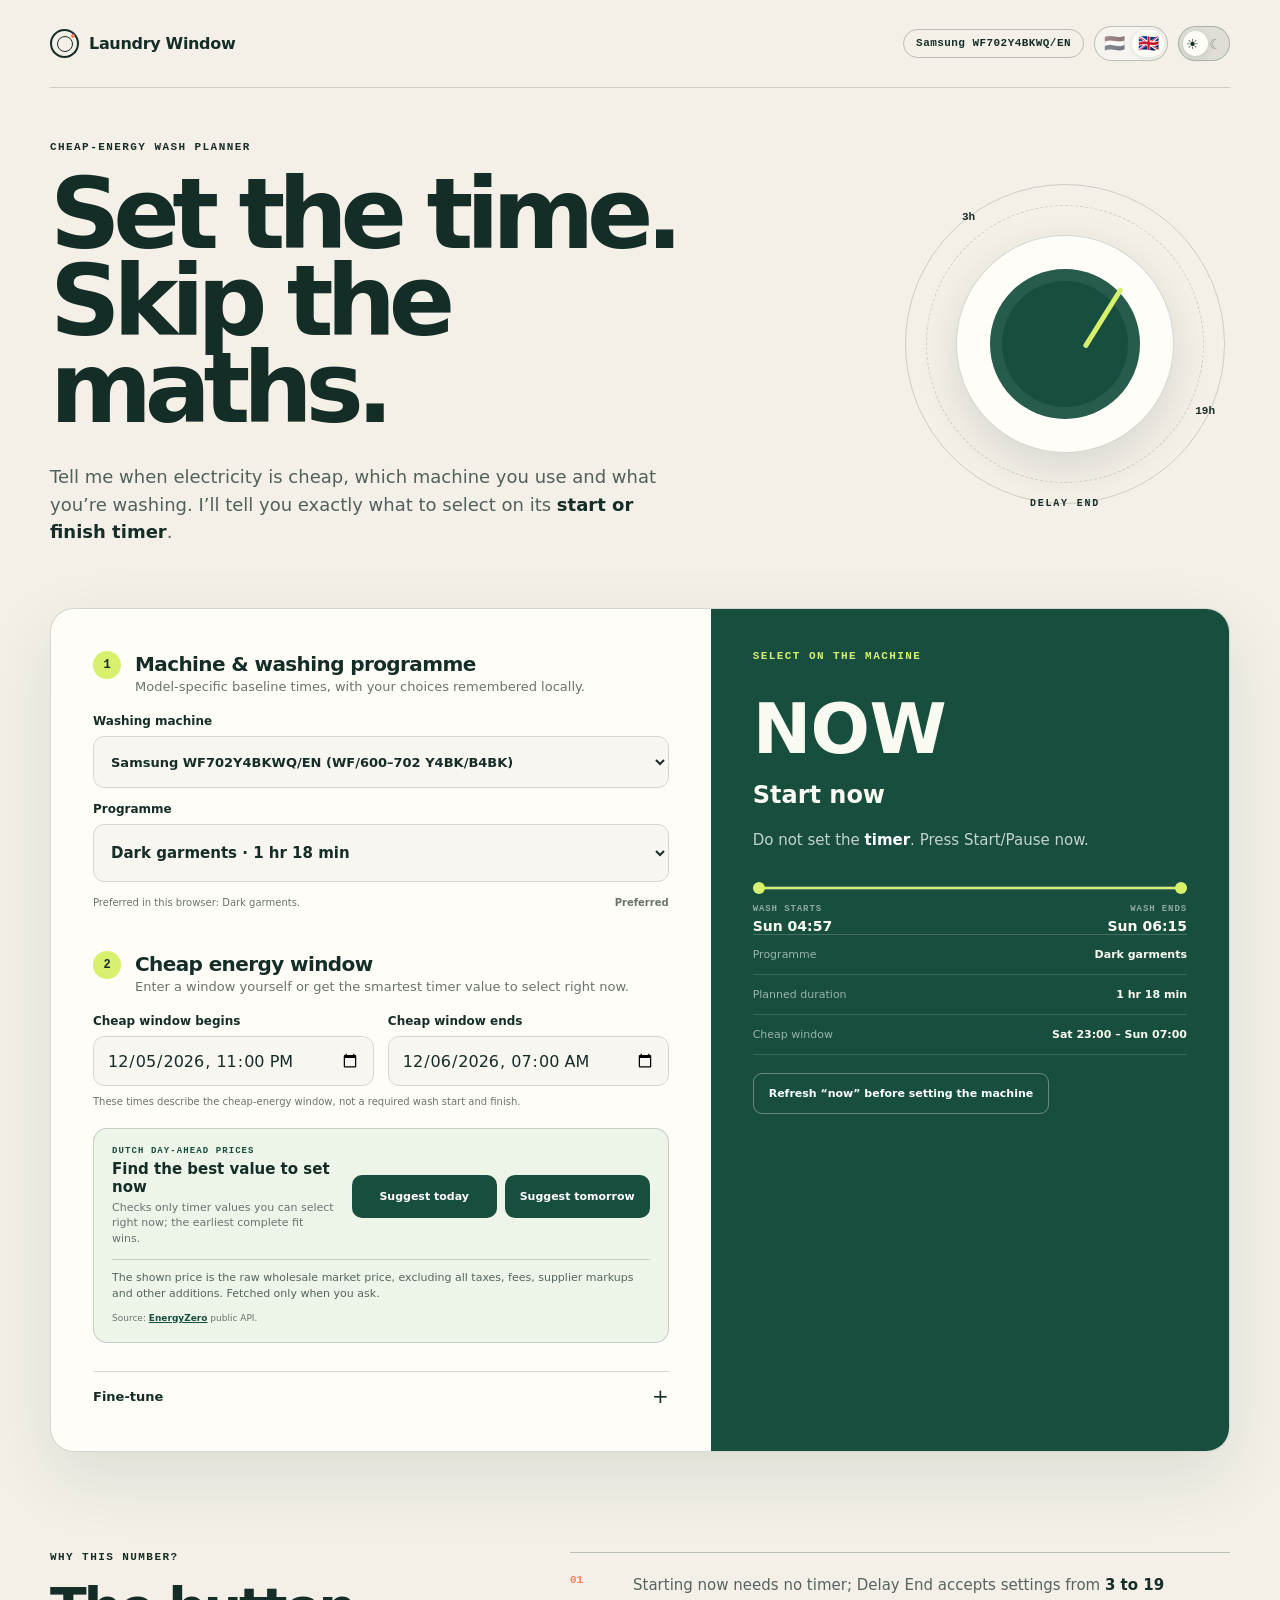
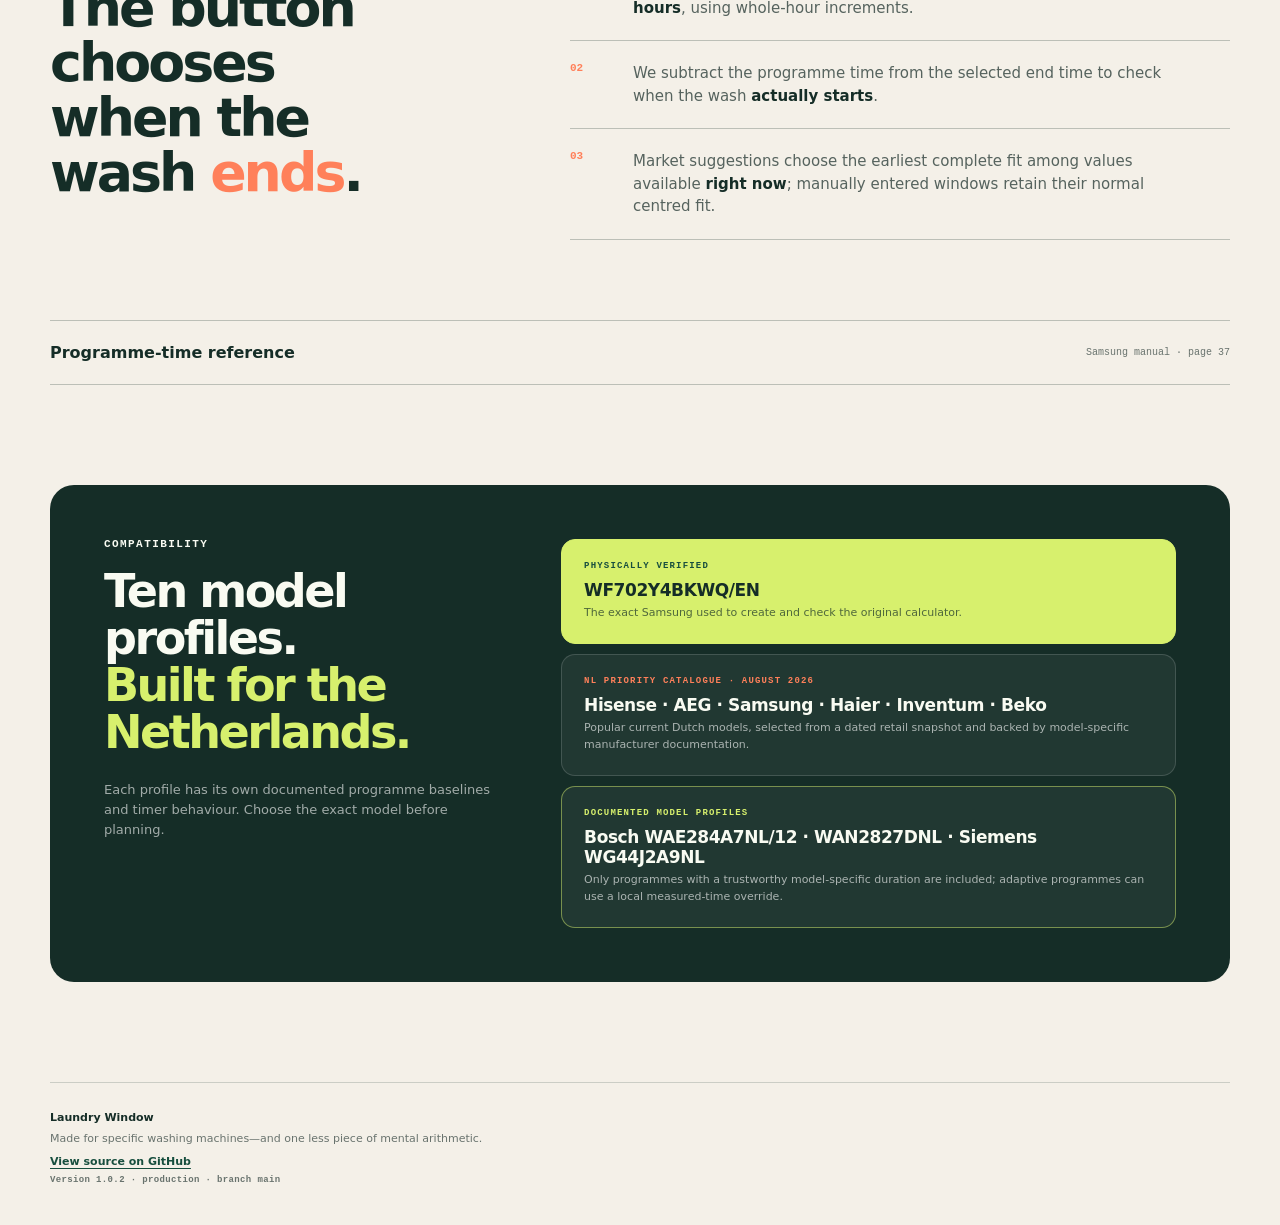
==== commit 15d9e862: "Release 1.0.2 with dark mode" ====
--- a/html/index.html
+++ b/html/index.html
@@ -7,6 +7,7 @@
   <meta name="theme-color" content="#174e3e">
   <title>Laundry Window · washing-machine timer</title>
   <link rel="icon" href="favicon.svg" type="image/svg+xml">
+  <script src="theme.js"></script>
   <link rel="stylesheet" href="styles.css">
   <script src="i18n.js" defer></script>
   <script src="machines.js" defer></script>
@@ -21,7 +22,15 @@
         <span class="brand-mark" aria-hidden="true"><i></i></span>
         Laundry Window
       </a>
-      <div class="header-tools"><span class="model-chip" id="model-chip">Samsung WF702Y4BKWQ/EN</span><div class="language-switch" role="group" aria-label="Language" data-i18n-aria="languageLabel"><button type="button" data-language="nl" aria-label="Nederlands" data-i18n-aria="dutchLabel">🇳🇱</button><button type="button" data-language="en" aria-label="English (UK)" data-i18n-aria="englishLabel">🇬🇧</button></div></div>
+      <div class="header-tools">
+        <span class="model-chip" id="model-chip">Samsung WF702Y4BKWQ/EN</span>
+        <div class="language-switch" role="group" aria-label="Language" data-i18n-aria="languageLabel"><button type="button" data-language="nl" aria-label="Nederlands" data-i18n-aria="dutchLabel">🇳🇱</button><button type="button" data-language="en" aria-label="English (UK)" data-i18n-aria="englishLabel">🇬🇧</button></div>
+        <button class="theme-switch" id="theme-switch" type="button" aria-pressed="false" aria-label="Switch to dark mode">
+          <span class="theme-icon theme-icon-sun" aria-hidden="true">☀</span>
+          <span class="theme-icon theme-icon-moon" aria-hidden="true">☾</span>
+          <span class="theme-switch-knob" aria-hidden="true"></span>
+        </button>
+      </div>
     </header>
 
     <section class="hero" id="top">
--- a/html/styles.css
+++ b/html/styles.css
@@ -1,4 +1,5 @@
 :root {
+  color-scheme: light;
   --font-geist-sans: Inter, ui-sans-serif, system-ui, -apple-system, BlinkMacSystemFont, "Segoe UI", sans-serif;
   --font-geist-mono: "SFMono-Regular", Consolas, "Liberation Mono", monospace;
   --paper: #f4f0e8;
@@ -7,39 +8,102 @@
   --muted: #69736e;
   --line: #d8d7cf;
   --green: #174e3e;
+  --green-hover: #0f3e31;
+  --link: #174e3e;
   --lime: #d7f06d;
   --orange: #ff805a;
   --warning: #ffd7c8;
+  --warning-ink: #542e22;
+  --field: #f8f6f0;
+  --advanced: #eeece4;
+  --market: #edf4e8;
+  --copy: #50605a;
+  --copy-secondary: #56635e;
+  --market-copy: #53655e;
+  --danger: #8b3c29;
+  --result: #174e3e;
+  --result-warning: #704233;
+  --compatibility: #152d27;
+  --border-soft: rgba(21,45,39,.18);
+  --border-medium: rgba(21,45,39,.25);
+  --border-faint: rgba(21,45,39,.1);
+  --glass: rgba(255,255,255,.3);
+  --focus-ring: rgba(23,78,62,.12);
+  --shadow-soft: rgba(21,45,39,.12);
+  --shadow-panel: rgba(21,45,39,.10);
+  --switch-track: rgba(21,45,39,.09);
+  --switch-knob: #fffdf8;
+}
+
+:root[data-theme="dark"] {
+  color-scheme: dark;
+  --paper: #0f1815;
+  --card: #17231f;
+  --ink: #edf4eb;
+  --muted: #a4b0aa;
+  --line: #3b4a44;
+  --green: #2d8064;
+  --green-hover: #369675;
+  --link: #8cd7b8;
+  --warning: #5f3429;
+  --warning-ink: #ffe2d7;
+  --field: #1d2b26;
+  --advanced: #202e29;
+  --market: #192e27;
+  --copy: #b8c4be;
+  --copy-secondary: #b1bdb7;
+  --market-copy: #afbbb5;
+  --danger: #ff9b7d;
+  --result: #15513f;
+  --result-warning: #623a30;
+  --compatibility: #0a2520;
+  --border-soft: rgba(223,241,232,.17);
+  --border-medium: rgba(223,241,232,.25);
+  --border-faint: rgba(223,241,232,.10);
+  --glass: rgba(255,255,255,.06);
+  --focus-ring: rgba(140,215,184,.18);
+  --shadow-soft: rgba(0,0,0,.32);
+  --shadow-panel: rgba(0,0,0,.28);
+  --switch-track: rgba(255,255,255,.08);
+  --switch-knob: #d7f06d;
 }
 
 * { box-sizing: border-box; }
 html { scroll-behavior: smooth; }
-body { margin: 0; background: var(--paper); color: var(--ink); font-family: var(--font-geist-sans), Arial, sans-serif; }
+body { margin: 0; background: var(--paper); color: var(--ink); font-family: var(--font-geist-sans), Arial, sans-serif; transition: background-color .2s, color .2s; }
 button, input, select { font: inherit; }
 button, select { cursor: pointer; }
 main { min-height: 100vh; overflow: hidden; }
 
-.site-header { width: min(1180px, calc(100% - 40px)); margin: 0 auto; padding: 26px 0; display: flex; align-items: center; justify-content: space-between; border-bottom: 1px solid rgba(21,45,39,.18); }
+.site-header { width: min(1180px, calc(100% - 40px)); margin: 0 auto; padding: 26px 0; display: flex; align-items: center; justify-content: space-between; border-bottom: 1px solid var(--border-soft); }
 .brand { color: var(--ink); text-decoration: none; font-weight: 750; display: inline-flex; align-items: center; gap: 10px; letter-spacing: -.02em; }
 .brand-mark { width: 29px; height: 29px; border: 2px solid currentColor; border-radius: 50%; display: grid; place-items: center; }
 .brand-mark::before { content: ""; width: 14px; height: 14px; border: 1.5px solid currentColor; border-radius: 50%; }
 .brand-mark i { position: absolute; width: 4px; height: 4px; background: var(--orange); border-radius: 50%; transform: translate(8px,-8px); }
-.model-chip { padding: 8px 12px; border: 1px solid rgba(21,45,39,.25); border-radius: 999px; font: 600 11px/1 var(--font-geist-mono), monospace; letter-spacing: .04em; }
+.model-chip { padding: 8px 12px; border: 1px solid var(--border-medium); border-radius: 999px; font: 600 11px/1 var(--font-geist-mono), monospace; letter-spacing: .04em; }
 .header-tools { display: flex; align-items: center; gap: 10px; }
-.language-switch { display: flex; padding: 3px; gap: 2px; border: 1px solid rgba(21,45,39,.25); border-radius: 999px; background: rgba(255,255,255,.3); }
+.language-switch { display: flex; padding: 3px; gap: 2px; border: 1px solid var(--border-medium); border-radius: 999px; background: var(--glass); }
 .language-switch button { width: 32px; height: 27px; padding: 0; border: 0; border-radius: 999px; background: transparent; filter: grayscale(.75); opacity: .62; font-size: 17px; line-height: 1; }
-.language-switch button.active { background: var(--card); box-shadow: 0 1px 5px rgba(21,45,39,.16); filter: none; opacity: 1; }
+.language-switch button.active { background: var(--card); box-shadow: 0 1px 5px var(--shadow-soft); filter: none; opacity: 1; }
+.theme-switch { width: 52px; height: 35px; padding: 3px; position: relative; display: flex; align-items: center; justify-content: space-between; border: 1px solid var(--border-medium); border-radius: 999px; color: var(--ink); background: var(--switch-track); }
+.theme-switch:focus-visible { outline: 3px solid var(--focus-ring); outline-offset: 2px; }
+.theme-icon { width: 21px; position: relative; z-index: 1; text-align: center; font-size: 14px; line-height: 1; transition: opacity .2s; }
+.theme-icon-moon { opacity: .42; }
+.theme-switch-knob { width: 25px; height: 25px; position: absolute; top: 4px; left: 4px; z-index: 0; border-radius: 50%; background: var(--switch-knob); box-shadow: 0 2px 7px var(--shadow-soft); transition: transform .2s ease, background-color .2s; }
+:root[data-theme="dark"] .theme-switch-knob { transform: translateX(17px); }
+:root[data-theme="dark"] .theme-icon-sun { opacity: .42; }
+:root[data-theme="dark"] .theme-icon-moon { opacity: 1; color: #152d27; }
 
 .hero { width: min(1180px, calc(100% - 40px)); min-height: 400px; margin: 0 auto; display: grid; grid-template-columns: 1fr 420px; align-items: center; gap: 60px; padding: 54px 0 62px; }
 .eyebrow, .result-kicker { margin: 0 0 18px; font: 700 11px/1 var(--font-geist-mono), monospace; letter-spacing: .13em; }
 .hero h1 { margin: 0; max-width: 760px; font-size: clamp(54px, 8vw, 98px); line-height: .89; letter-spacing: -.075em; font-weight: 680; }
-.intro { max-width: 610px; margin: 30px 0 0; color: #50605a; font-size: 18px; line-height: 1.55; }
+.intro { max-width: 610px; margin: 30px 0 0; color: var(--copy); font-size: 18px; line-height: 1.55; }
 .intro strong { color: var(--ink); }
 .dial-art { justify-self: end; width: 330px; height: 330px; position: relative; display: grid; place-items: center; }
-.dial-art::before, .dial-art::after { content: ""; position: absolute; border-radius: 50%; border: 1px solid rgba(21,45,39,.18); }
+.dial-art::before, .dial-art::after { content: ""; position: absolute; border-radius: 50%; border: 1px solid var(--border-soft); }
 .dial-art::before { inset: 5px; }
 .dial-art::after { inset: 26px; border-style: dashed; }
-.dial-ring { width: 218px; height: 218px; border-radius: 50%; background: var(--card); box-shadow: 0 15px 40px rgba(21,45,39,.12), inset 0 0 0 1px rgba(21,45,39,.13); display: grid; place-items: center; }
+.dial-ring { width: 218px; height: 218px; border-radius: 50%; background: var(--card); box-shadow: 0 15px 40px var(--shadow-soft), inset 0 0 0 1px var(--border-soft); display: grid; place-items: center; }
 .dial-ring::before { content: ""; width: 150px; height: 150px; border-radius: 50%; background: var(--green); box-shadow: inset 0 0 0 12px rgba(255,255,255,.07); }
 .dial-ring span { position: absolute; width: 5px; height: 70px; border-radius: 8px; background: var(--lime); transform: translateY(-37px) rotate(32deg); transform-origin: 50% 106px; }
 .dial-art small { position: absolute; bottom: 0; font: 700 10px var(--font-geist-mono), monospace; letter-spacing: .18em; }
@@ -47,7 +111,7 @@
 .dial-label-top { top: 32px; left: 62px; }
 .dial-label-right { right: 15px; bottom: 92px; }
 
-.planner { width: min(1180px, calc(100% - 40px)); margin: 0 auto 100px; display: grid; grid-template-columns: minmax(0, 1.12fr) minmax(370px, .88fr); background: var(--card); border: 1px solid rgba(21,45,39,.15); border-radius: 24px; box-shadow: 0 25px 70px rgba(21,45,39,.10); overflow: hidden; }
+.planner { width: min(1180px, calc(100% - 40px)); margin: 0 auto 100px; display: grid; grid-template-columns: minmax(0, 1.12fr) minmax(370px, .88fr); background: var(--card); border: 1px solid var(--border-soft); border-radius: 24px; box-shadow: 0 25px 70px var(--shadow-panel); overflow: hidden; }
 .input-panel { padding: 42px; }
 .step-heading { display: flex; align-items: flex-start; gap: 14px; margin-bottom: 20px; }
 .step-heading > span { width: 28px; height: 28px; flex: 0 0 auto; border-radius: 50%; background: var(--lime); display: grid; place-items: center; font: 700 12px var(--font-geist-mono), monospace; }
@@ -57,36 +121,36 @@
 .field-grid { display: grid; grid-template-columns: 1fr 1fr; gap: 14px; }
 .window-context { margin: 9px 0 0; color: var(--muted); font-size: 10px; line-height: 1.45; }
 label > span, .programme-select > span { display: block; margin-bottom: 8px; font-size: 12px; font-weight: 700; }
-input, select { width: 100%; min-height: 50px; color: var(--ink); background: #f8f6f0; border: 1px solid var(--line); border-radius: 11px; padding: 0 13px; outline: none; transition: border-color .2s, box-shadow .2s; }
-input:focus, select:focus { border-color: var(--green); box-shadow: 0 0 0 3px rgba(23,78,62,.12); }
+input, select { width: 100%; min-height: 50px; color: var(--ink); background: var(--field); border: 1px solid var(--line); border-radius: 11px; padding: 0 13px; outline: none; transition: border-color .2s, box-shadow .2s; }
+input:focus, select:focus { border-color: var(--green); box-shadow: 0 0 0 3px var(--focus-ring); }
 .machine-select, .programme-select { display: block; }
 .machine-select { margin-bottom: 14px; }
 .machine-select select { min-height: 52px; font-weight: 650; font-size: 13px; }
 .programme-select select { min-height: 58px; font-weight: 650; font-size: 15px; }
 .programme-preference { margin-top: 9px; display: flex; align-items: center; justify-content: space-between; gap: 14px; color: var(--muted); font-size: 10px; line-height: 1.4; }
-.programme-preference button { flex: 0 0 auto; padding: 5px 0; border: 0; color: var(--green); background: transparent; font-size: 10px; font-weight: 750; }
+.programme-preference button { flex: 0 0 auto; padding: 5px 0; border: 0; color: var(--link); background: transparent; font-size: 10px; font-weight: 750; }
 .programme-preference button:disabled { color: var(--muted); cursor: default; }
-.market-suggestion { margin-top: 18px; padding: 18px; display: grid; grid-template-columns: 1fr auto; align-items: center; gap: 10px 18px; border: 1px solid rgba(23,78,62,.18); border-radius: 14px; background: #edf4e8; }
+.market-suggestion { margin-top: 18px; padding: 18px; display: grid; grid-template-columns: 1fr auto; align-items: center; gap: 10px 18px; border: 1px solid var(--border-soft); border-radius: 14px; background: var(--market); }
 .market-heading { display: grid; gap: 4px; }
-.market-heading > span { color: var(--green); font: 700 9px/1 var(--font-geist-mono), monospace; letter-spacing: .12em; }
+.market-heading > span { color: var(--link); font: 700 9px/1 var(--font-geist-mono), monospace; letter-spacing: .12em; }
 .market-heading strong { font-size: 15px; }
 .market-heading p { margin: 0; color: var(--muted); font-size: 11px; line-height: 1.4; }
 .market-suggestion button { min-height: 43px; padding: 0 15px; border: 0; border-radius: 10px; color: white; background: var(--green); font-size: 11px; font-weight: 750; }
-.market-suggestion button:hover { background: #0f3e31; }
+.market-suggestion button:hover { background: var(--green-hover); }
 .market-suggestion button:disabled { cursor: wait; opacity: .65; }
 .market-actions { min-width: 226px; display: grid; grid-template-columns: 1fr 1fr; gap: 8px; }
-.market-status { grid-column: 1 / -1; margin: 3px 0 0; padding-top: 10px; border-top: 1px solid rgba(23,78,62,.14); color: #53655e; font-size: 11px; line-height: 1.45; }
-.market-status[data-state="success"] { color: var(--green); font-weight: 650; }
-.market-status[data-state="error"] { color: #8b3c29; }
+.market-status { grid-column: 1 / -1; margin: 3px 0 0; padding-top: 10px; border-top: 1px solid var(--border-soft); color: var(--market-copy); font-size: 11px; line-height: 1.45; }
+.market-status[data-state="success"] { color: var(--link); font-weight: 650; }
+.market-status[data-state="error"] { color: var(--danger); }
 .market-suggestion > small { grid-column: 1 / -1; color: var(--muted); font-size: 9px; line-height: 1.4; }
-.market-suggestion a { color: var(--green); font-weight: 700; }
+.market-suggestion a { color: var(--link); font-weight: 700; }
 .advanced-toggle { width: 100%; margin-top: 28px; padding: 17px 0 5px; display: flex; justify-content: space-between; color: var(--ink); background: transparent; border: 0; border-top: 1px solid var(--line); font-size: 13px; font-weight: 700; text-align: left; }
 .advanced-toggle b { font: inherit; }.advanced-toggle span { font-size: 20px; line-height: .7; font-weight: 400; }
-.advanced-panel { margin-top: 14px; padding: 22px; border-radius: 14px; background: #eeece4; display: grid; gap: 20px; }
+.advanced-panel { margin-top: 14px; padding: 22px; border-radius: 14px; background: var(--advanced); display: grid; gap: 20px; }
 .advanced-title h3 { margin: 0 0 3px; font-size: 15px; }
 .advanced-title p { margin: 0; color: var(--muted); font-size: 12px; }
 .input-with-button { display: grid; grid-template-columns: 1fr auto; gap: 8px; }
-.input-with-button button { padding: 0 17px; border: 1px solid var(--green); color: var(--green); background: transparent; border-radius: 10px; font-size: 12px; font-weight: 700; }
+.input-with-button button { padding: 0 17px; border: 1px solid var(--link); color: var(--link); background: transparent; border-radius: 10px; font-size: 12px; font-weight: 700; }
 .compact label small { display: block; color: var(--muted); margin-top: 6px; font-size: 10px; line-height: 1.35; }
 .suffix-input { position: relative; }
 .suffix-input input { padding-right: 48px; }
@@ -98,8 +162,8 @@
 .check-row strong { font-size: 12px; }
 .check-row small { margin-top: 3px; color: var(--muted); font-size: 10px; }
 
-.result-panel { min-height: 640px; padding: 42px; color: #f9fbf2; background: var(--green); display: flex; flex-direction: column; }
-.result-panel.result-warning { background: #704233; }
+.result-panel { min-height: 640px; padding: 42px; color: #f9fbf2; background: var(--result); display: flex; flex-direction: column; }
+.result-panel.result-warning { background: var(--result-warning); }
 .result-kicker { color: var(--lime); }
 .delay-readout { margin: 8px 0 0; display: flex; align-items: flex-start; letter-spacing: -.07em; }
 .delay-readout strong { font-size: 126px; line-height: .78; font-weight: 670; }
@@ -109,7 +173,7 @@
 .result-panel > h2 { margin: 6px 0 17px; font-size: 28px; letter-spacing: -.04em; }
 .instruction { margin: 0; max-width: 420px; color: rgba(255,255,255,.75); font-size: 15px; line-height: 1.5; }
 .instruction strong { color: white; }
-.warning-box { margin: 20px 0 0; padding: 14px; background: var(--warning); color: #542e22; border-radius: 10px; display: grid; gap: 4px; }
+.warning-box { margin: 20px 0 0; padding: 14px; background: var(--warning); color: var(--warning-ink); border-radius: 10px; display: grid; gap: 4px; }
 .warning-box strong { font-size: 12px; }
 .warning-box span { font-size: 11px; line-height: 1.4; }
 .alignment-box { margin: 20px 0 0; padding: 14px; background: rgba(215,240,109,.1); border: 1px solid rgba(215,240,109,.34); color: white; border-radius: 10px; display: grid; gap: 4px; }
@@ -140,23 +204,23 @@
 .how-it-works { width: min(1180px, calc(100% - 40px)); margin: 0 auto 80px; display: grid; grid-template-columns: .8fr 1.2fr; gap: 80px; }
 .how-it-works h2 { margin: 0; max-width: 390px; font-size: clamp(32px, 4.2vw, 54px); line-height: 1.02; letter-spacing: -.055em; }
 .how-it-works h2 em { color: var(--orange); font-style: normal; }
-.how-it-works ol { list-style: none; padding: 0; margin: 0; border-top: 1px solid rgba(21,45,39,.22); }
-.how-it-works li { display: grid; grid-template-columns: 45px 1fr; gap: 18px; padding: 21px 0; border-bottom: 1px solid rgba(21,45,39,.22); }
+.how-it-works ol { list-style: none; padding: 0; margin: 0; border-top: 1px solid var(--border-medium); }
+.how-it-works li { display: grid; grid-template-columns: 45px 1fr; gap: 18px; padding: 21px 0; border-bottom: 1px solid var(--border-medium); }
 .how-it-works li > span { color: var(--orange); font: 700 11px var(--font-geist-mono), monospace; }
-.how-it-works li p { margin: 0; max-width: 560px; color: #56635e; font-size: 15px; line-height: 1.5; }
+.how-it-works li p { margin: 0; max-width: 560px; color: var(--copy-secondary); font-size: 15px; line-height: 1.5; }
 .how-it-works li strong { color: var(--ink); }
 
-.programme-reference { width: min(1180px, calc(100% - 40px)); margin: 0 auto 100px; border-top: 1px solid rgba(21,45,39,.25); border-bottom: 1px solid rgba(21,45,39,.25); }
+.programme-reference { width: min(1180px, calc(100% - 40px)); margin: 0 auto 100px; border-top: 1px solid var(--border-medium); border-bottom: 1px solid var(--border-medium); }
 .programme-reference summary { padding: 22px 0; display: flex; justify-content: space-between; align-items: center; cursor: pointer; list-style: none; font-weight: 700; }
 .programme-reference summary::-webkit-details-marker { display: none; }
 .programme-reference summary small { color: var(--muted); font: 500 10px var(--font-geist-mono), monospace; }
-.reference-grid { display: grid; grid-template-columns: repeat(3, 1fr); border-top: 1px solid rgba(21,45,39,.16); }
-.reference-grid div { padding: 13px 12px 13px 0; display: flex; justify-content: space-between; border-bottom: 1px solid rgba(21,45,39,.1); font-size: 12px; }
-.reference-grid div:nth-child(3n+2) { padding-left: 12px; border-left: 1px solid rgba(21,45,39,.1); }
-.reference-grid div:nth-child(3n) { padding-left: 12px; border-left: 1px solid rgba(21,45,39,.1); }
+.reference-grid { display: grid; grid-template-columns: repeat(3, 1fr); border-top: 1px solid var(--border-soft); }
+.reference-grid div { padding: 13px 12px 13px 0; display: flex; justify-content: space-between; border-bottom: 1px solid var(--border-faint); font-size: 12px; }
+.reference-grid div:nth-child(3n+2) { padding-left: 12px; border-left: 1px solid var(--border-faint); }
+.reference-grid div:nth-child(3n) { padding-left: 12px; border-left: 1px solid var(--border-faint); }
 .programme-reference > p { max-width: 850px; margin: 20px 0 24px; color: var(--muted); font-size: 12px; line-height: 1.55; }
 
-.compatibility-section { width: min(1180px, calc(100% - 40px)); margin: 0 auto 100px; padding: 54px; border-radius: 24px; color: #f9fbf2; background: var(--ink); display: grid; grid-template-columns: .78fr 1.22fr; gap: 64px; }
+.compatibility-section { width: min(1180px, calc(100% - 40px)); margin: 0 auto 100px; padding: 54px; border-radius: 24px; color: #f9fbf2; background: var(--compatibility); display: grid; grid-template-columns: .78fr 1.22fr; gap: 64px; }
 .compatibility-intro h2 { margin: 0; font-size: clamp(30px, 3.6vw, 48px); line-height: 1.02; letter-spacing: -.055em; }
 .compatibility-intro h2 em { color: var(--lime); font-style: normal; }
 .compatibility-intro > p:last-child { margin: 24px 0 0; color: rgba(255,255,255,.6); font-size: 13px; line-height: 1.55; }
@@ -172,11 +236,11 @@
 .compat-card p { margin: 0; color: rgba(255,255,255,.62); font-size: 11px; line-height: 1.5; }
 .verified-card p { color: rgba(21,45,39,.7); }
 
-footer { width: min(1180px, calc(100% - 40px)); margin: 0 auto; padding: 28px 0 38px; border-top: 1px solid rgba(21,45,39,.18); display: flex; align-items: center; justify-content: space-between; gap: 24px; font-size: 11px; }
+footer { width: min(1180px, calc(100% - 40px)); margin: 0 auto; padding: 28px 0 38px; border-top: 1px solid var(--border-soft); display: flex; align-items: center; justify-content: space-between; gap: 24px; font-size: 11px; }
 .footer-copy { display: grid; gap: 7px; }
 .footer-copy span { font-weight: 750; }
 .footer-copy p { margin: 0; color: var(--muted); line-height: 1.5; }
-.footer-repo { width: max-content; color: var(--green); font-weight: 700; text-underline-offset: 3px; }
+.footer-repo { width: max-content; color: var(--link); font-weight: 700; text-underline-offset: 3px; }
 .footer-version { width: max-content; color: var(--muted); font: 650 9px/1.3 var(--font-geist-mono), monospace; letter-spacing: .04em; }
 .footer-support { min-height: 60px; flex: 0 0 auto; display: flex; align-items: center; }
 
@@ -202,9 +266,9 @@
   .footer-support { min-height: 60px; }
 }
 
-@media (prefers-reduced-motion: reduce) { html { scroll-behavior: auto; } }
+@media (prefers-reduced-motion: reduce) { html { scroll-behavior: auto; } body, .theme-icon, .theme-switch-knob { transition: none; } }
 
 [hidden] { display: none !important; }
-.source-link { color: var(--green); font-weight: 700; }
+.source-link { color: var(--link); font-weight: 700; }
 .result-panel .source-link { color: var(--lime); }
-.manual-error { margin-top: 18px; padding: 14px; border-radius: 10px; background: var(--warning); color: #542e22; font-size: 12px; line-height: 1.45; }
+.manual-error { margin-top: 18px; padding: 14px; border-radius: 10px; background: var(--warning); color: var(--warning-ink); font-size: 12px; line-height: 1.45; }
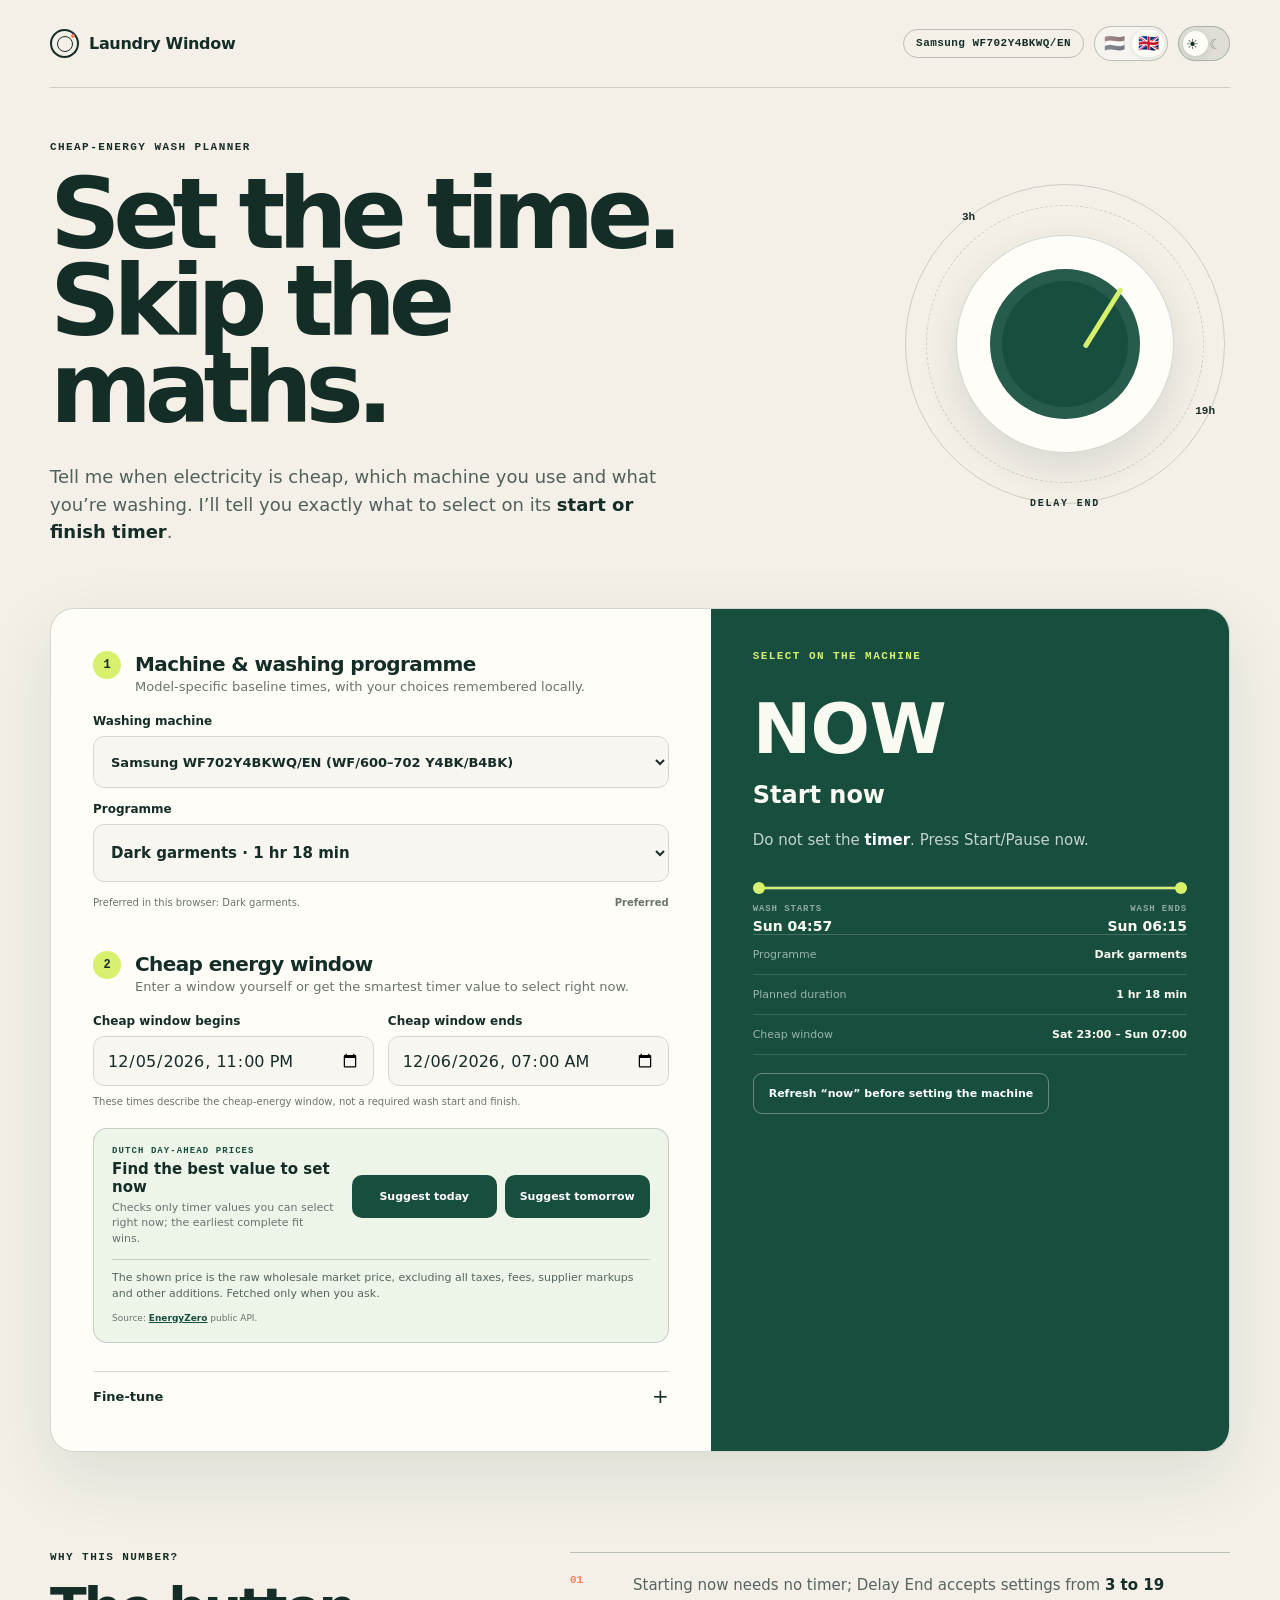
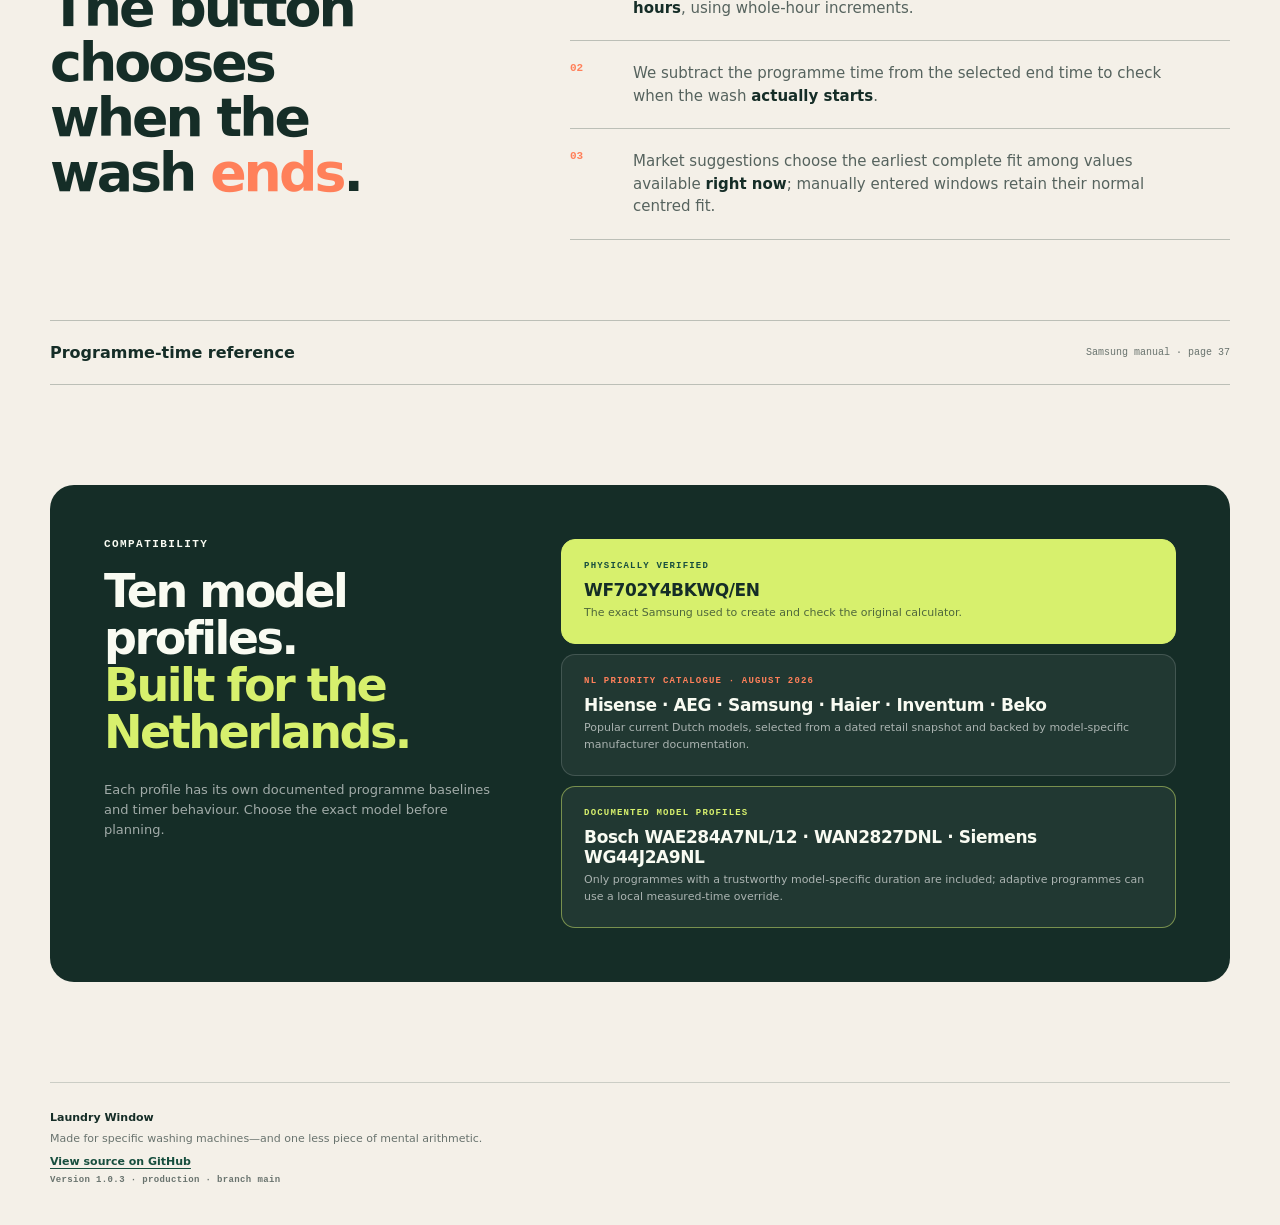
==== commit dbd85f5b: "Release 1.0.3" ====
--- a/html/index.html
+++ b/html/index.html
@@ -81,7 +81,7 @@
             <button id="suggest-tomorrow" type="button" data-suggest-day="1" data-i18n="suggestTomorrow">Suggest tomorrow</button>
           </div>
           <p class="market-status" id="market-status" aria-live="polite" data-i18n="marketDefault">The shown price is the raw wholesale market price, excluding all taxes, fees, supplier markups and other additions. Fetched only when you ask.</p>
-          <small data-i18n-html="marketSource">Source: <a href="https://consumenten.energyzero.nl/actuele-tarieven" rel="noreferrer">EnergyZero</a> public API.</small>
+          <small data-i18n-html="marketSource">Source: <a href="https://www.energyzero.nl/actuele-prijzen" rel="noreferrer">EnergyZero</a> public API.</small>
         </div>
 
         <button class="advanced-toggle" id="advanced-toggle" type="button" aria-expanded="false"><b data-i18n="fineTune">Fine-tune</b> <span aria-hidden="true">+</span></button>
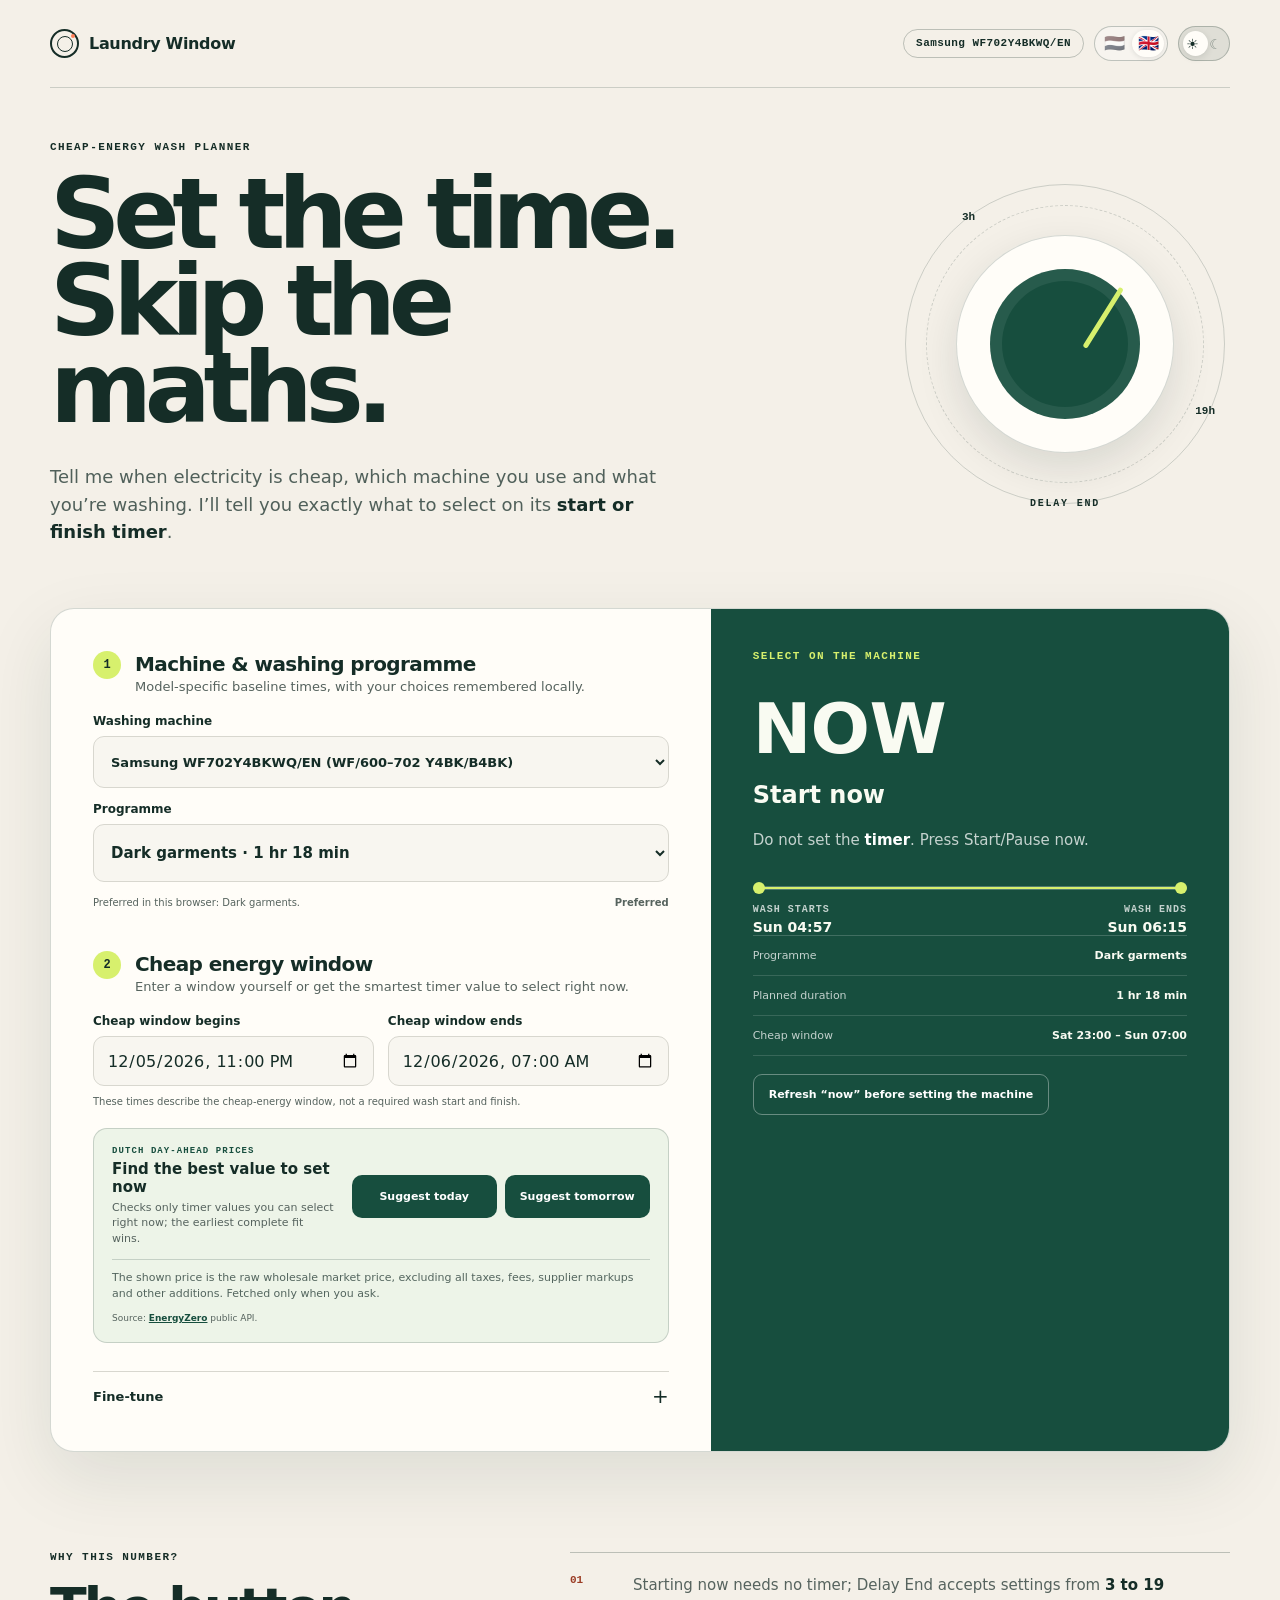
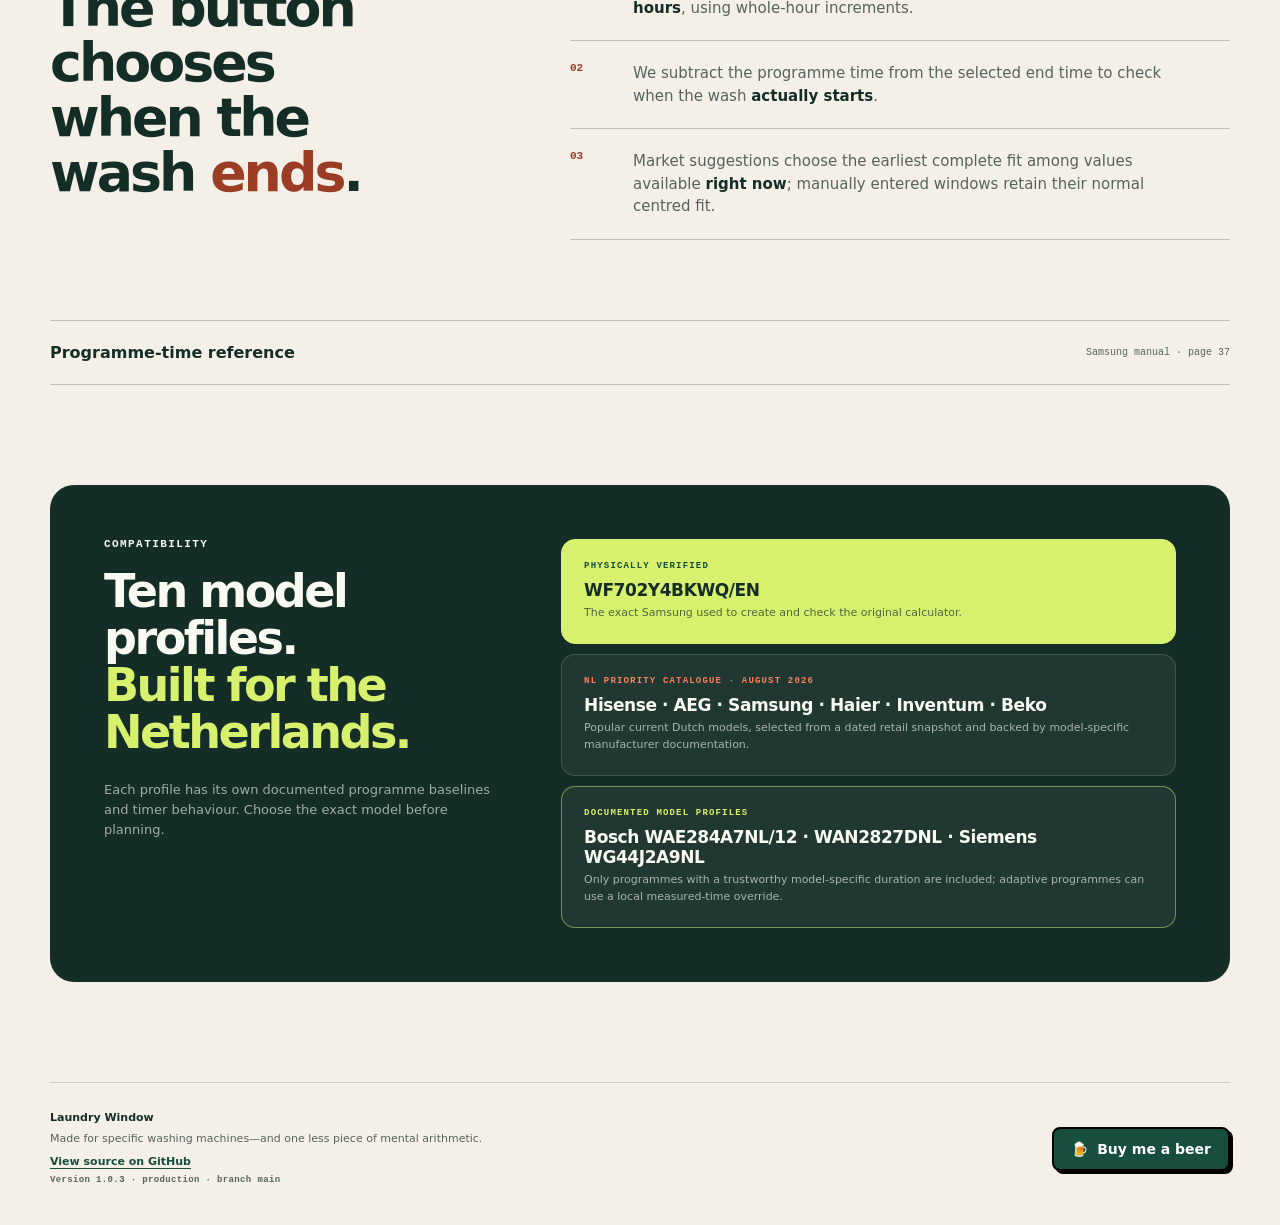
==== commit e5a34d6c: "Add project health checks and community files" ====
--- a/html/index.html
+++ b/html/index.html
@@ -1,4 +1,4 @@
-<!doctype html>
+<!DOCTYPE html>
 <html lang="en">
 <head>
   <meta charset="utf-8">
@@ -48,7 +48,7 @@
     </section>
 
     <section class="planner" aria-label="Washing-machine timer calculator" data-i18n-aria="plannerLabel">
-      <form class="input-panel" id="planner-form">
+      <div class="input-panel" id="planner-form">
         <div class="step-heading">
           <span>1</span>
           <div><h2 data-i18n="programHeading">Machine &amp; washing programme</h2><p data-i18n="programIntro">Model-specific baseline times, with your choices remembered locally.</p></div>
@@ -76,7 +76,7 @@
             <strong data-i18n="marketHeading">Find the cheapest fit</strong>
             <p data-i18n="marketIntro">Compares every valid timer setting for this programme.</p>
           </div>
-          <div class="market-actions" aria-label="Choose a price day" data-i18n-aria="marketDayLabel">
+          <div class="market-actions" role="group" aria-label="Choose a price day" data-i18n-aria="marketDayLabel">
             <button id="suggest-today" type="button" data-suggest-day="0" data-i18n="suggestToday">Suggest today</button>
             <button id="suggest-tomorrow" type="button" data-suggest-day="1" data-i18n="suggestTomorrow">Suggest tomorrow</button>
           </div>
@@ -87,16 +87,20 @@
         <button class="advanced-toggle" id="advanced-toggle" type="button" aria-expanded="false"><b data-i18n="fineTune">Fine-tune</b> <span aria-hidden="true">+</span></button>
         <div class="advanced-panel" id="advanced-panel" hidden>
           <div class="advanced-title"><h3 data-i18n="tuneHeading">Make it match your machine</h3><p data-i18n="tuneIntro">Optional—defaults already work.</p></div>
-          <label>
+          <div>
+            <label for="planning-time">
             <span data-i18n="settingAt">Setting the machine at</span>
+            </label>
             <div class="input-with-button"><input id="planning-time" type="datetime-local"><button id="use-now" type="button" data-i18n="now">Now</button></div>
-          </label>
+          </div>
           <div class="field-grid compact">
-            <label>
+            <div>
+              <label for="measured-time">
               <span data-i18n="measured">Your measured programme time</span>
+              </label>
               <div class="suffix-input"><input id="measured-time" type="number" min="1" max="600"><em>min</em></div>
               <small id="measured-note" data-i18n="savedDevice">Saved on this device.</small>
-            </label>
+            </div>
             <label>
               <span data-i18n="margin">Edge safety margin</span>
               <select id="safety-margin"><option value="0" data-i18n="noMargin" selected>No margin</option><option value="10">10 minutes</option><option value="15">15 minutes</option><option value="30">30 minutes</option></select>
@@ -107,7 +111,7 @@
             <span><strong data-i18n="addPrewash">Add prewash</strong><small data-i18n="prewashNote">Samsung says this adds about 18 minutes.</small></span>
           </label>
         </div>
-      </form>
+      </div>
 
       <aside class="result-panel" id="result" aria-live="polite">
         <p class="result-kicker" data-i18n="selectMachine">SELECT ON THE MACHINE</p>
@@ -165,7 +169,7 @@
         <span class="footer-version" id="build-version">Version 1.0.1 · production · branch main</span>
       </div>
       <div class="footer-support">
-        <script type="text/javascript" src="https://cdnjs.buymeacoffee.com/1.0.0/button.prod.min.js" data-name="bmc-button" data-slug="roels" data-color="#40DCA5" data-emoji="🍺"  data-font="Bree" data-text="Buy me a beer" data-outline-color="#000000" data-font-color="#ffffff" data-coffee-color="#FFDD00" ></script>
+        <a class="support-button" href="https://buymeacoffee.com/roels" rel="noreferrer"><span aria-hidden="true">🍺</span> Buy me a beer</a>
       </div>
     </footer>
   </main>
--- a/html/styles.css
+++ b/html/styles.css
@@ -5,13 +5,14 @@
   --paper: #f4f0e8;
   --card: #fffdf8;
   --ink: #152d27;
-  --muted: #69736e;
+  --muted: #56635e;
   --line: #d8d7cf;
   --green: #174e3e;
   --green-hover: #0f3e31;
   --link: #174e3e;
   --lime: #d7f06d;
   --orange: #ff805a;
+  --orange-text: #9b3d25;
   --warning: #ffd7c8;
   --warning-ink: #542e22;
   --field: #f8f6f0;
@@ -45,6 +46,7 @@
   --green: #2d8064;
   --green-hover: #369675;
   --link: #8cd7b8;
+  --orange-text: #ff9b7d;
   --warning: #5f3429;
   --warning-ink: #ffe2d7;
   --field: #1d2b26;
@@ -151,7 +153,7 @@
 .advanced-title p { margin: 0; color: var(--muted); font-size: 12px; }
 .input-with-button { display: grid; grid-template-columns: 1fr auto; gap: 8px; }
 .input-with-button button { padding: 0 17px; border: 1px solid var(--link); color: var(--link); background: transparent; border-radius: 10px; font-size: 12px; font-weight: 700; }
-.compact label small { display: block; color: var(--muted); margin-top: 6px; font-size: 10px; line-height: 1.35; }
+.compact label small, .compact > div > small { display: block; color: var(--muted); margin-top: 6px; font-size: 10px; line-height: 1.35; }
 .suffix-input { position: relative; }
 .suffix-input input { padding-right: 48px; }
 .suffix-input em { position: absolute; right: 14px; top: 17px; color: var(--muted); font: normal 11px var(--font-geist-mono), monospace; }
@@ -188,11 +190,11 @@
 .timeline-labels { display: flex; justify-content: space-between; margin-top: 14px; }
 .timeline-labels > span { display: grid; gap: 4px; }
 .timeline-labels > span:last-child { text-align: right; }
-.timeline-labels small { color: rgba(255,255,255,.52); font: 700 9px var(--font-geist-mono), monospace; letter-spacing: .1em; }
+.timeline-labels small { color: rgba(255,255,255,.74); font: 700 10px var(--font-geist-mono), monospace; letter-spacing: .1em; }
 .timeline-labels strong { font-size: 14px; }
 .summary-list { margin: auto 0 0; border-top: 1px solid rgba(255,255,255,.18); }
 .summary-list div { display: flex; justify-content: space-between; gap: 20px; padding: 13px 0; border-bottom: 1px solid rgba(255,255,255,.14); }
-.summary-list dt { color: rgba(255,255,255,.57); font-size: 11px; }
+.summary-list dt { color: rgba(255,255,255,.74); font-size: 11px; }
 .summary-list dd { margin: 0; text-align: right; font-size: 11px; font-weight: 650; }
 .refresh-button { margin-top: 18px; padding: 13px 15px; border: 1px solid rgba(255,255,255,.35); border-radius: 9px; background: transparent; color: white; font-size: 11px; font-weight: 700; }
 .refresh-button:hover { background: rgba(255,255,255,.08); }
@@ -203,10 +205,10 @@
 
 .how-it-works { width: min(1180px, calc(100% - 40px)); margin: 0 auto 80px; display: grid; grid-template-columns: .8fr 1.2fr; gap: 80px; }
 .how-it-works h2 { margin: 0; max-width: 390px; font-size: clamp(32px, 4.2vw, 54px); line-height: 1.02; letter-spacing: -.055em; }
-.how-it-works h2 em { color: var(--orange); font-style: normal; }
+.how-it-works h2 em { color: var(--orange-text); font-style: normal; }
 .how-it-works ol { list-style: none; padding: 0; margin: 0; border-top: 1px solid var(--border-medium); }
 .how-it-works li { display: grid; grid-template-columns: 45px 1fr; gap: 18px; padding: 21px 0; border-bottom: 1px solid var(--border-medium); }
-.how-it-works li > span { color: var(--orange); font: 700 11px var(--font-geist-mono), monospace; }
+.how-it-works li > span { color: var(--orange-text); font: 700 11px var(--font-geist-mono), monospace; }
 .how-it-works li p { margin: 0; max-width: 560px; color: var(--copy-secondary); font-size: 15px; line-height: 1.5; }
 .how-it-works li strong { color: var(--ink); }
 
@@ -242,7 +244,10 @@
 .footer-copy p { margin: 0; color: var(--muted); line-height: 1.5; }
 .footer-repo { width: max-content; color: var(--link); font-weight: 700; text-underline-offset: 3px; }
 .footer-version { width: max-content; color: var(--muted); font: 650 9px/1.3 var(--font-geist-mono), monospace; letter-spacing: .04em; }
-.footer-support { min-height: 60px; flex: 0 0 auto; display: flex; align-items: center; }
+.footer-support { flex: 0 0 auto; display: flex; align-items: center; }
+.support-button { min-height: 44px; padding: 0 17px; display: inline-flex; align-items: center; gap: 9px; border: 2px solid #000; border-radius: 8px; color: #fff; background: #174e3e; box-shadow: 3px 3px 0 #000; font-size: 14px; font-weight: 750; text-decoration: none; transition: transform .15s ease, box-shadow .15s ease; }
+.support-button:hover { transform: translate(1px, 1px); box-shadow: 2px 2px 0 #000; }
+.support-button:focus-visible { outline: 3px solid var(--orange-text); outline-offset: 4px; }
 
 @media (max-width: 900px) {
   .hero { grid-template-columns: 1fr 280px; }.dial-art { width: 260px; height: 260px; transform: scale(.9); }
@@ -263,7 +268,6 @@
   .programme-reference summary { align-items: flex-start; gap: 10px; }.programme-reference summary small { text-align: right; }
   .compatibility-section { padding: 30px 22px; border-radius: 17px; margin-bottom: 70px; }.compatibility-intro h2 { font-size: 36px; }
   footer { flex-direction: column; align-items: flex-start; }
-  .footer-support { min-height: 60px; }
 }
 
 @media (prefers-reduced-motion: reduce) { html { scroll-behavior: auto; } body, .theme-icon, .theme-switch-knob { transition: none; } }
